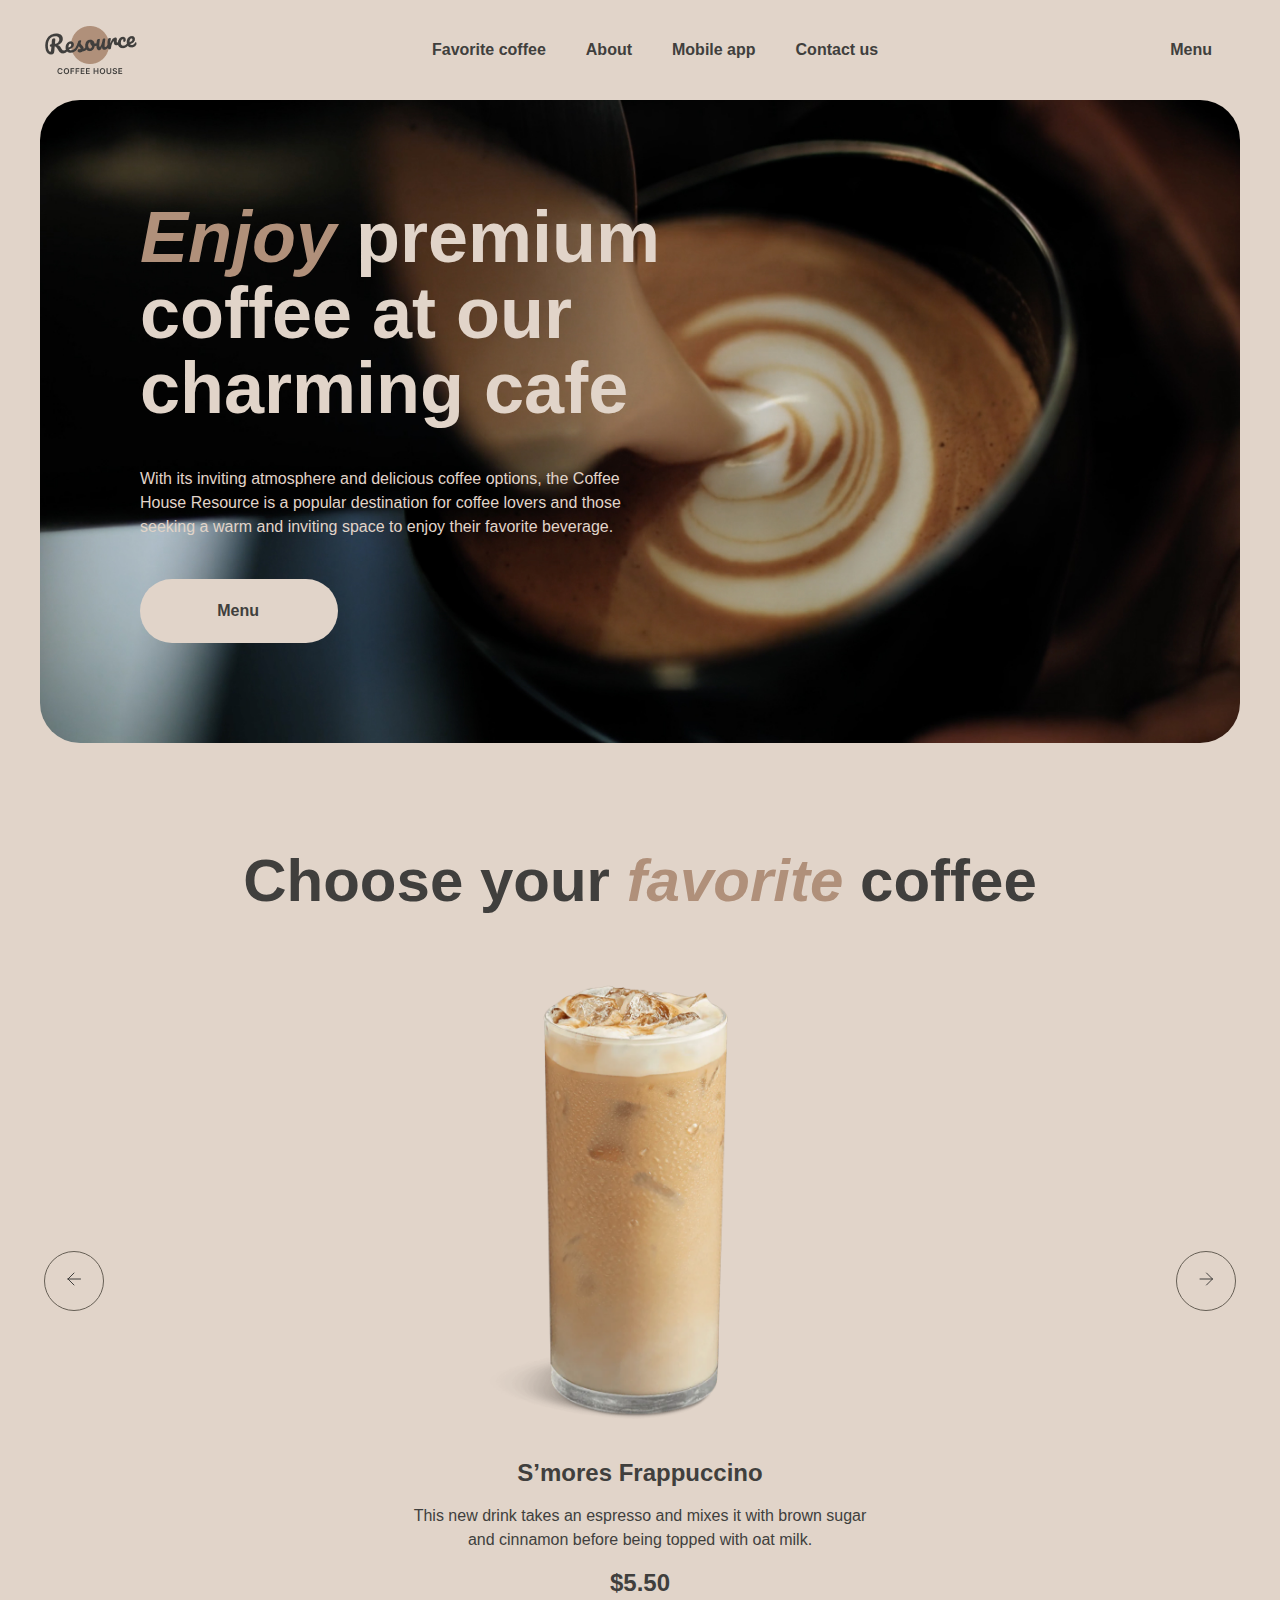
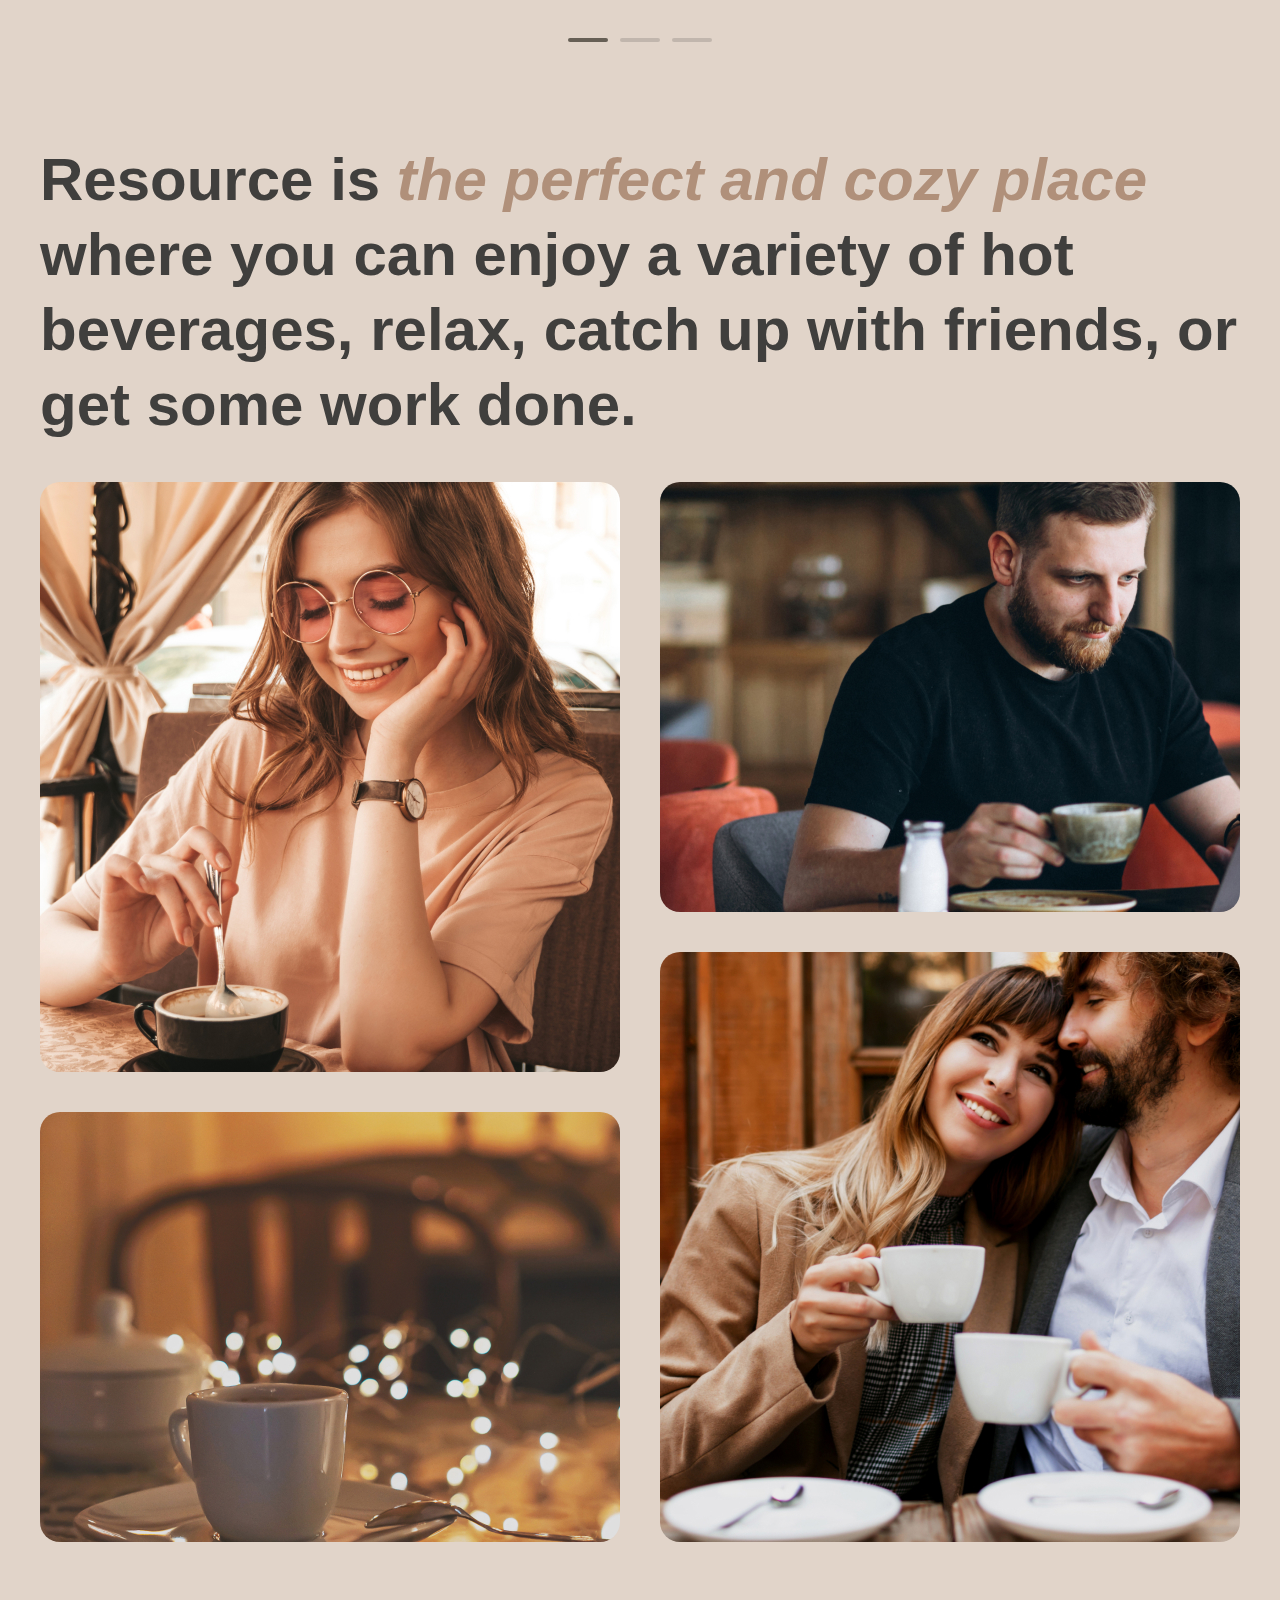
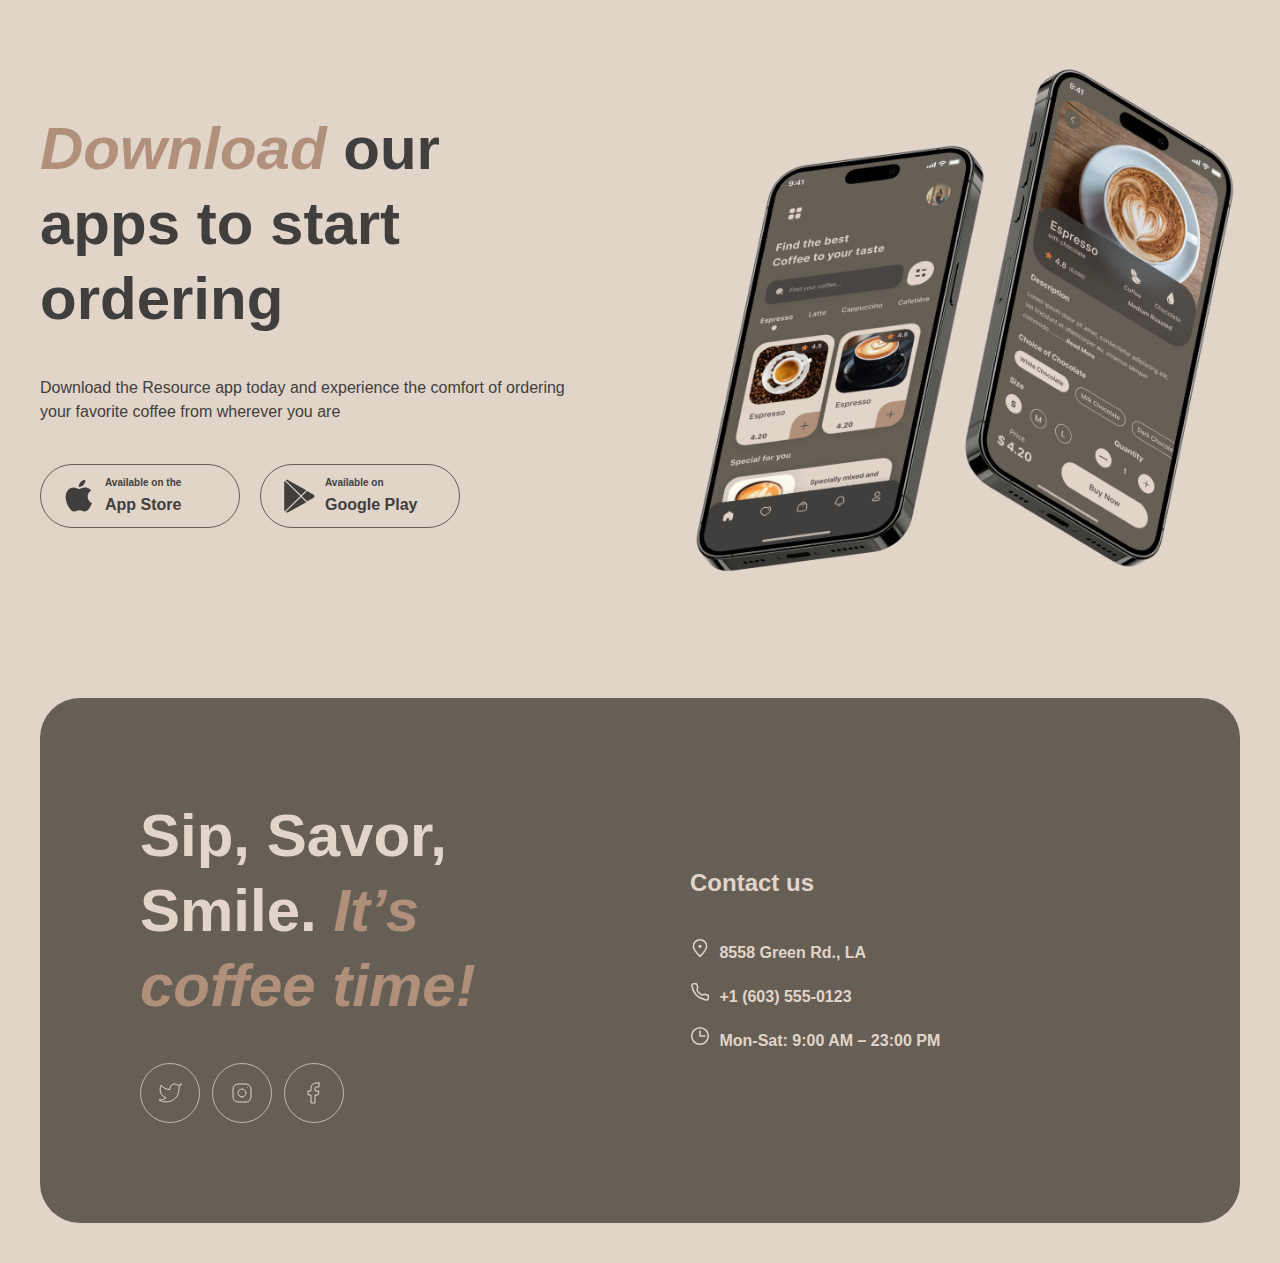
==== index.html @ e61383fb "Update index.html" ====
<!DOCTYPE html>
<html lang="en">
<head>
  <meta charset="UTF-8">
  <meta name="viewport" content="width=device-width, initial-scale=1.0">
  <link rel="stylesheet" href="./css/reset.css">
  <link rel="stylesheet" href="./css/style.css">
  <link rel="icon" type="favicon" href="./img/favicon.ico">
  <title>Coffee House</title>
</head>
<body>
 <div class="wrapper">
    <header class="header">
      <div class="header__container">
        <a class="header__logo" href="#!">
          <img src="./img/logo.png" alt="logo">
        </a>
      <div class="header__menu menu">
          <nav class="menu__body">
            <ul class="menu__list">
              <li class="menu__item"><a href="#favorite" class="menu__link">Favorite coffee</a></li>
              <li class="menu__item"><a href="#about" class="menu__link">About</a></li>
              <li class="menu__item"><a href="#mobile" class="menu__link">Mobile app</a></li>
              <li class="menu__item"><a href="#footer" class="menu__link">Contact us</a></li>
            </ul>
          </nav>
        </div>
        <a class="header__icon" href="./menu.html">Menu</a>
        <button class="header__button-icon icon-menu" type="button">
       <svg xmlns="http://www.w3.org/2000/svg"
            width="18"
            height="2"
            viewBox="0 0 18 2"
            fill="none">
            <path d="M1 1H17"
              stroke="#403F3D"
              stroke-width="1.5"
              stroke-linecap="round"
              stroke-linejoin="round"/>
          </svg>
          <svg xmlns="http://www.w3.org/2000/svg"
            width="18"
            height="2"
            viewBox="0 0 18 2"
            fill="none">
            <path d="M1 1H17"
              stroke="#403F3D"
              stroke-width="1.5"
              stroke-linecap="round"
              stroke-linejoin="round"/>
          </svg>
        </button>
      </div>
    </header>
    <main class="page">
      <section class="page__enjoy enjoy">
        <div class="enjoy__container">
          <div class="enjoy__body">
            <div class="enjoy__content">
              <h1 class="enjoy__title"><span>Enjoy</span> premium coffee at our charming cafe</h1>
              <div class="enjoy__text">With its inviting atmosphere and delicious coffee options, the Coffee House Resource is a popular destination for coffee lovers and those seeking a warm and inviting space to enjoy their favorite beverage.</div>
              <div class="enjoy__menu">
                <a class="enjoy__link" href="./menu.html">
                  <span>Menu</span>
                  <svg xmlns="http://www.w3.org/2000/svg"
                    width="20"
                    height="20"
                    viewBox="0 0 20 20"
                    fill="none">
                    <path d="M14.166 9.76667V11.6667C14.166 14.8883 11.5543 17.5 8.33268 17.5C5.11102 17.5 2.49935 14.8883 2.49935 11.6667V9.76667C2.49935 9.4353 2.76798 9.16667 3.09935 9.16667H13.566C13.8974 9.16667 14.166 9.4353 14.166 9.76667Z"
                      stroke="#403F3D"
                      stroke-width="1.5"
                      stroke-linecap="round"
                      stroke-linejoin="round"/>
                    <path d="M9.99935 7.49996C9.99935 6.66663 10.5946 5.83329 11.7851 5.83329V5.83329C13.1 5.83329 14.166 4.7673 14.166 3.45234V2.91663"
                      stroke="#403F3D"
                      stroke-width="1.5"
                      stroke-linecap="round"
                      stroke-linejoin="round"/>
                    <path d="M6.66732 7.5V7.08333C6.66732 5.70262 7.78661 4.58333 9.16732 4.58333V4.58333C10.0878 4.58333 10.834 3.83714 10.834 2.91667V2.5"
                      stroke="#403F3D"
                      stroke-width="1.5"
                      stroke-linecap="round"
                      stroke-linejoin="round"/>
                    <path d="M13.334 9.16663H15.4173C16.5679 9.16663 17.5007 10.0994 17.5007 11.25C17.5007 12.4006 16.5679 13.3333 15.4173 13.3333H14.1673"
                      stroke="#403F3D"
                      stroke-width="1.5"
                      stroke-linecap="round"
                      stroke-linejoin="round"/>
                  </svg>
                </a>
              </div>
            </div>
            <div class="enjoy__image-jpg">
              <img src="./img/img-hero.jpg" alt="Background photo">
            </div>
          </div>
        </div>
      </section>
      <section class="page__favorite favorite" id="favorite">
        <div class="favorite__container">
          <h2 class="favorite__title">Choose your <span>favorite</span> coffee
          </h2>
          <div class="favorite__slider slider">
            <div class="slider__wrapper">
              <div class="slider__items">
                <div class="slider__item content">
                  <div class="content__image-jpg">
                    <img src="img/coffee-slider-1.png" alt="Frappuccino photo">
                  </div>
                  <h3 class="content__title">S’mores Frappuccino
                  </h3>
                  <p class="content__text">This new drink takes an espresso and mixes it with brown sugar and cinnamon before being topped with oat milk.
                  </p>
                  <div class="content__price">$5.50</div>
                </div>
             <div class="slider__item content" hidden>
                  <div class="content__image-jpg">
                    <img src="img/coffee-slider-2.png" alt="Caramel Macchiato photo">
                  </div>
                  <h3 class="content__title">Caramel Macchiato
                  </h3>
                  <p class="content__text">Fragrant and unique classic espresso with rich caramel-peanut syrup, with cream under whipped thick foam.</p>
                  <div class="content__price">$5.00</div>
                </div>
                <div class="slider__item content" hidden>
                  <div class="content__image-jpg">
                    <img src="img/coffee-slider-3.png" alt="Slider Ice coffee photo">
                  </div>
                  <h3 class="content__title">Ice coffee
                  </h3>
                  <p class="content__text">A popular summer drink that tones and invigorates. Prepared from coffee, milk and ice.</p>
                  <div class="content__price">$4.50</div>
                </div>
              </div>
            </div>
            <div class="slider__navigation">
              <button class="slider__button-prev" type="button">
                <svg xmlns="http://www.w3.org/2000/svg" 
                  width="24"
                  height="24"
                  viewBox="0 0 24 24"
                  fill="none">
                  <path d="M18.5 12H6M6 12L12 6M6 12L12 18"
                  stroke-linecap="round"
                  stroke-linejoin="round"/>
                </svg>
              </button>
              <button class="slider__button-next" type="button">
                <svg xmlns="http://www.w3.org/2000/svg"
                  width="14"
                  height="14"
                  viewBox="0 0 14 14"
                  fill="none">
                  <path d="M1 7H13.5M13.5 7L7.5 1M13.5 7L7.5 13"
                  stroke-linecap="round"
                  stroke-linejoin="round"/>
                </svg>
              </button>
            </div>
            <div class="slider__pagination">
              <div class="slider__line slider__line_first"></div>
              <div class="slider__line slider__line_second"></div>
              <div class="slider__line slider__line_third"></div>
            </div>
          </div>
      </section>
      <section class="page__about about" id="about">
        <h2 class="visually-hidden">About</h2>
        <div class="about__container">
          <div class="about__text">Resource is <span>the perfect and cozy place</span> where you can enjoy a variety of hot beverages, relax, catch up with friends, or get some work done.</div>
          <div class="about__images image-about">
            <div class="image-about__line image-about__line_left">
              <div class="image-about__img image-about__img_first">
                <img src="img/about-1.jpg" alt="about-1">
              </div>
              <div class="image-about__img image-about__img_second">
                <img src="img/about-2.jpg" alt="about-2">
              </div>
            </div>
            <div class="image-about__line image-about__line_right">
              <div class="image-about__img image-about__img_third">
                <img src="img/about-3.jpg" alt="about-3">
              </div>
              <div class="image-about__img image-about__img_fourth">
                <img src="img/about-4.jpg" alt="about-4">
              </div>
            </div>
          </div>
        </div>
      </section>
      <section class="page__mobile mobile" id="mobile">
        <div class="mobile__container">
          <div class="mobile__body">
            <div class="mobile__content">
              <h2 class="mobile__title"><span>Download</span> our apps to start ordering</h2>
              <div class="mobile__text">Download the Resource app today and experience the comfort of ordering your favorite coffee from wherever you are</div>
              <div class="mobile__links">
                <a class="mobile__link mobile__link_app" href="#!">
                  <svg xmlns="http://www.w3.org/2000/svg"
                    width="36"
                    height="36"
                    viewBox="0 0 36 36"
                    fill="none">
                    <path d="M26.7073 18.6307C26.6704 14.6324 30.065 12.6872 30.2203 12.5966C28.2977 9.86366 25.3178 9.49026 24.2707 9.46048C21.7679 9.20369 19.3403 10.9206 18.0654 10.9206C16.765 10.9206 14.8017 9.48529 12.6858 9.52747C9.96293 9.56841 7.41566 11.1055 6.0186 13.4923C3.13542 18.359 5.28572 25.5108 8.04802 29.4446C9.42981 31.3712 11.0444 33.5223 13.1578 33.4466C15.2254 33.3635 15.9978 32.1614 18.4929 32.1614C20.9651 32.1614 21.6903 33.4466 23.8457 33.3983C26.0647 33.3635 27.4618 31.463 28.7952 29.519C30.392 27.3108 31.0333 25.1362 31.0588 25.0245C31.0066 25.0071 26.7493 23.4229 26.7073 18.6307Z" />
                    <path d="M22.6357 6.87268C23.7477 5.51675 24.5086 3.67205 24.2974 1.80005C22.6879 1.86952 20.675 2.88554 19.5159 4.21169C18.4903 5.38029 17.5742 7.29571 17.8109 9.097C19.6189 9.2285 21.4753 8.20752 22.6357 6.87268Z" />
                  </svg>
                  <span class="mobile__items">
                    <span class="mobile__top">Available on the</span>
                    <span class="mobile__bottom">App Store</span>
                  </span>
                </a>
                <a class="mobile__link mobile__link_google" href="#!">
                  <svg xmlns="http://www.w3.org/2000/svg"
                    width="36"
                    height="36"
                    viewBox="0 0 36 36"
                    fill="none">
                    <path d="M3.7558 3.20297C3.39335 3.57289 3.18359 4.14884 3.18359 4.89471V31.4994C3.18359 32.2453 3.39335 32.8212 3.7558 33.1911L3.84525 33.2723L19.1359 18.37V18.0181L3.84525 3.11575L3.7558 3.20297Z" />
                    <path d="M26.0776 23.34L20.9863 18.37V18.0181L26.0837 13.0482L26.1979 13.1128L32.2345 16.4617C33.9573 17.4121 33.9573 18.976 32.2345 19.9324L26.1979 23.2753L26.0776 23.34Z" />
                    <path d="M25.2733 24.2007L20.0617 19.1195L4.68164 34.1166C5.25384 34.7031 6.18695 34.7737 7.24807 34.1873L25.2733 24.2007Z" />
                    <path d="M25.2733 12.1876L7.24807 2.20103C6.18695 1.62058 5.25384 1.69125 4.68164 2.27772L20.0617 17.2688L25.2733 12.1876Z" />
                  </svg>
                  <span class="mobile__items">
                    <span class="mobile__top">Available on</span>
                    <span class="mobile__bottom">Google Play</span>
                  </span>
                </a>
              </div>
            </div>
            <div class="mobile__image-jpg">
              <img src="img/mobile-screens.png" alt="Mobile apps">
            </div>
          </div>
        </div>
      </section>
    </main>
    <footer class="footer" id="footer">
      <div class="footer__container">
        <div class="footer__body">
          <div class="footer__content">
            <div class="footer__text">Sip, Savor, Smile. <span>It’s coffee time!</span>
            </div>
            <div class="footer__icons icons-socials">
              <ul class="icons-socials__items">
                <li class="icons-socials__item">
                  <a class="icons-socials__link" href="#!">
                    <svg xmlns="http://www.w3.org/2000/svg"
                      width="24"
                      height="24"
                      viewBox="0 0 24 24"
                      fill="none">
                      <path d="M23 3.01006C23 3.01006 20.9821 4.20217 19.86 4.54006C19.2577 3.84757 18.4573 3.35675 17.567 3.13398C16.6767 2.91122 15.7395 2.96725 14.8821 3.29451C14.0247 3.62177 13.2884 4.20446 12.773 4.96377C12.2575 5.72309 11.9877 6.62239 12 7.54006V8.54006C10.2426 8.58562 8.50127 8.19587 6.93101 7.4055C5.36074 6.61513 4.01032 5.44869 3 4.01006C3 4.01006 -1 13.0101 8 17.0101C5.94053 18.408 3.48716 19.109 1 19.0101C10 24.0101 21 19.0101 21 7.51006C20.9991 7.23151 20.9723 6.95365 20.92 6.68006C21.9406 5.67355 23 3.01006 23 3.01006Z"
                        stroke-linecap="round"
                        stroke-linejoin="round"/>
                    </svg>
                  </a>
                </li>
                <li class="icons-socials__item">
                  <a class="icons-socials__link" href="#!">
                    <svg xmlns="http://www.w3.org/2000/svg"
                      width="24"
                      height="24"
                      viewBox="0 0 24 24"
                      fill="none">
                      <path d="M12 16C14.2091 16 16 14.2091 16 12C16 9.79086 14.2091 8 12 8C9.79086 8 8 9.79086 8 12C8 14.2091 9.79086 16 12 16Z"
                        stroke-linecap="round"
                        stroke-linejoin="round"/>
                      <path d="M3 16V8C3 5.23858 5.23858 3 8 3H16C18.7614 3 21 5.23858 21 8V16C21 18.7614 18.7614 21 16 21H8C5.23858 21 3 18.7614 3 16Z" />
                      <path d="M17.5 6.51L17.51 6.49889"
                        stroke-linecap="round"
                        stroke-linejoin="round"/>
                    </svg>
                  </a>
                </li>
                <li class="icons-socials__item">
                  <a class="icons-socials__link" href="#!">
                    <svg xmlns="http://www.w3.org/2000/svg"
                      width="24"
                      height="24"
                      viewBox="0 0 24 24"
                      fill="none">
                      <path d="M17 2H14C12.6739 2 11.4021 2.52678 10.4645 3.46447C9.52678 4.40215 9 5.67392 9 7V10H6V14H9V22H13V14H16L17 10H13V7C13 6.73478 13.1054 6.48043 13.2929 6.29289C13.4804 6.10536 13.7348 6 14 6H17V2Z"
                        stroke-linecap="round"
                        stroke-linejoin="round"/>
                    </svg>
                  </a>
                </li>
              </ul>
            </div>
          </div>
          <div class="footer__contacts contact-footer">
            <div class="contact-footer__text">Contact us</div>
            <ul class="contact-footer__items">
              <li class="contact-footer__item">
                <a class="contact-footer__link" href="https://maps.app.goo.gl/W47cRvWpd7oBmrXb9" target="_blank">
                  <svg xmlns="http://www.w3.org/2000/svg" width="20" height="20" viewBox="0 0 20 20" fill="none">
                    <path d="M16.6663 8.33329C16.6663 12.0152 9.99967 18.3333 9.99967 18.3333C9.99967 18.3333 3.33301 12.0152 3.33301 8.33329C3.33301 4.65139 6.31778 1.66663 9.99967 1.66663C13.6816 1.66663 16.6663 4.65139 16.6663 8.33329Z" stroke="#E1D4C9" stroke-width="1.5" />
                    <path d="M10.0003 9.16667C10.4606 9.16667 10.8337 8.79357 10.8337 8.33333C10.8337 7.8731 10.4606 7.5 10.0003 7.5C9.54009 7.5 9.16699 7.8731 9.16699 8.33333C9.16699 8.79357 9.54009 9.16667 10.0003 9.16667Z" fill="#E1D4C9" stroke="#E1D4C9" stroke-width="1.5" stroke-linecap="round" stroke-linejoin="round" />
                  </svg>
                  8558 Green Rd., LA
                </a>
              </li>
              <li class="contact-footer__item">
                <a class="contact-footer__link" href="tel:+16035550123">
                  <svg xmlns="http://www.w3.org/2000/svg"
                    width="20"
                    height="20"
                    viewBox="0 0 20 20"
                    fill="none">
                    <path d="M15.0984 12.2516L11.6665 12.9166C9.34845 11.7531 7.91654 10.4166 7.08321 8.33329L7.72483 4.89154L6.51197 1.66663L3.72946 1.66663C2.60191 1.66663 1.71466 2.59958 1.90108 3.71161C2.29888 6.08454 3.37231 10.0391 6.24987 12.9166C9.27338 15.9401 13.5661 17.3318 16.1378 17.9288C17.299 18.1983 18.3332 17.2908 18.3332 16.0988L18.3332 13.4843L15.0984 12.2516Z" stroke="#E1D4C9"
                      stroke-width="1.5"
                      stroke-linecap="round"
                      stroke-linejoin="round"/>
                  </svg>
                  +1 (603) 555-0123
                </a>
              </li>
              <li class="contact-footer__item">
                <div class="contact-footer__schedule">
                  <svg xmlns="http://www.w3.org/2000/svg"
                    width="20"
                    height="20"
                    viewBox="0 0 20 20"
                    fill="none">
                    <g clip-path="url(#clip0_217_1736)">
                      <path d="M10 5L10 10L15 10"
                        stroke="#E1D4C9"
                        stroke-width="1.5"
                        stroke-linecap="round"
                        stroke-linejoin="round"/>
                      <path d="M10.0003 18.3333C14.6027 18.3333 18.3337 14.6023 18.3337 9.99996C18.3337 5.39759 14.6027 1.66663 10.0003 1.66663C5.39795 1.66663 1.66699 5.39759 1.66699 9.99996C1.66699 14.6023 5.39795 18.3333 10.0003 18.3333Z"
                        stroke="#E1D4C9"
                        stroke-width="1.5"
                        stroke-linecap="round"
                        stroke-linejoin="round"/>
                    </g>
                    <defs>
                      <clipPath id="clip0_217_1736">
                        <rect width="20"
                          height="20"
                          fill="white" />
                      </clipPath>
                    </defs>
                  </svg>
                  Mon-Sat: 9:00 AM – 23:00 PM
                </div>
              </li>
            </ul>
          </div>
        </div>
      </div>
    </footer>
  </div>
</body>
</html>
---- css/style.css ----
/* inter-regular - latin */
@font-face {
    font-display: swap; /* Check https://developer.mozilla.org/en-US/docs/Web/CSS/@font-face/font-display for other options. */
    font-family: 'Inter';
    font-style: normal;
    font-weight: 400;
    src: url('../fonts/inter-v13-latin-regular.woff2') format('woff2'); /* Chrome 36+, Opera 23+, Firefox 39+, Safari 12+, iOS 10+ */
  }
  /* inter-500 - latin */
  @font-face {
    font-display: swap; /* Check https://developer.mozilla.org/en-US/docs/Web/CSS/@font-face/font-display for other options. */
    font-family: 'Inter';
    font-style: normal;
    font-weight: 500;
    src: url('../fonts/inter-v13-latin-500.woff2') format('woff2'); /* Chrome 36+, Opera 23+, Firefox 39+, Safari 12+, iOS 10+ */
  }
  /* inter-900 - latin */
  @font-face {
    font-display: swap; /* Check https://developer.mozilla.org/en-US/docs/Web/CSS/@font-face/font-display for other options. */
    font-family: 'Inter';
    font-style: normal;
    font-weight: 900;
    src: url('../fonts/inter-v13-latin-900.woff2') format('woff2'); /* Chrome 36+, Opera 23+, Firefox 39+, Safari 12+, iOS 10+ */
  }

/* Обнуление стилей */
* {
  padding: 0px;
  margin: 0px;
  border: 0px;
}

*,
*:before,
*:after {
  -webkit-box-sizing: border-box;
          box-sizing: border-box;
}

ul li {
  list-style: none;
}

a {
  color: inherit;
}

a:link,
a:visited {
  text-decoration: none;
}

a:hover {
  text-decoration: none;
}

h1,
h2,
h3,
h4,
h5,
h6 {
  font-weight: inherit;
  font-size: inherit;
}

img {
  vertical-align: top;
}

body,
html {
  height: 100%;
}

input,
button,
textarea {
  font-family: "Inter", sans-serif;
  font-size: inherit;
}

button {
  cursor: pointer;
  color: inherit;
  background-color: inherit;
}

a {
  color: inherit;
}

body {
  font: 600 16px "Inter", sans-serif;
  color: #403F3D;
  background-color: #E1D4C9;
}

html {
  scroll-behavior: smooth;
}

.wrapper {
  min-height: 100%;
  display: -webkit-box;
  display: -ms-flexbox;
  display: flex;
  -webkit-box-orient: vertical;
  -webkit-box-direction: normal;
      -ms-flex-direction: column;
          flex-direction: column;
}
.wrapper > main {
  -webkit-box-flex: 1;
      -ms-flex: 1 1 auto;
          flex: 1 1 auto;
}
.wrapper > * {
  min-width: 0;
}

[class*=__container] {
  max-width: 1440px;
  margin: 0 auto;
  padding: 0 40px;
}
@media (max-width: 768px) {
  [class*=__container] {
    max-width: 768px;
  }
}
@media (max-width: 380px) {
  [class*=__container] {
    max-width: 380px;
    margin: 0 auto;
    padding: 0 16px;
  }
}

[class*=-jpg] {
  position: relative;
}
[class*=-jpg] img {
  position: absolute;
  width: 100%;
  height: 100%;
  top: 0;
  left: 0;
  -o-object-fit: cover;
     object-fit: cover;
}

.header__container {
  display: -webkit-box;
  display: -ms-flexbox;
  display: flex;
  -webkit-box-pack: justify;
      -ms-flex-pack: justify;
          justify-content: space-between;
  -webkit-box-align: center;
      -ms-flex-align: center;
          align-items: center;
  min-height: 60px;
  padding-top: 20px;
  padding-bottom: 20px;
}
.header__icon {
  position: relative;
  padding-right: 28px;
}
.header__icon::after {
  content: "";
  position: absolute;
  top: -2px;
  right: 0;
  width: 20px;
  height: 20px;
  background-image: url("img/img-hero.jpg");
}
.header__icon::before {
  content: "";
  position: absolute;
  bottom: -4px;
  left: 0;
  width: 100%;
  height: 2px;
  background-color: #403F3D;
  -webkit-transform: scaleX(0);
      -ms-transform: scaleX(0);
          transform: scaleX(0);
  -webkit-transition: -webkit-transform 0.5s ease;
  transition: -webkit-transform 0.5s ease;
  transition: transform 0.5s ease;
  transition: transform 0.5s ease, -webkit-transform 0.5s ease;
}
@media (any-hover: hover) {
  .header__icon:hover::before {
    -webkit-transform: scaleX(1);
        -ms-transform: scaleX(1);
            transform: scaleX(1);
  }
}
@media (max-width: 768px) {
  .header__icon {
    display: none;
  }
}

.menu__body {
  line-height: 150%;
}
@media (max-width: 768px) {
  .menu__body {
    display: none;
  }
}
.menu__list {
  display: -webkit-box;
  display: -ms-flexbox;
  display: flex;
  -ms-flex-wrap: wrap;
      flex-wrap: wrap;
  gap: 40px;
  -webkit-box-align: center;
      -ms-flex-align: center;
          align-items: center;
  text-align: center;
}
@media (max-width: 991.98px) {
  .menu__list {
    gap: 25px;
  }
}
.menu__link {
  position: relative;
}
.menu__link::before {
  content: "";
  position: absolute;
  bottom: -4px;
  left: 0;
  width: 100%;
  height: 2px;
  background-color: #403F3D;
  -webkit-transform: scaleX(0);
      -ms-transform: scaleX(0);
          transform: scaleX(0);
  -webkit-transition: -webkit-transform 0.5s ease;
  transition: -webkit-transform 0.5s ease;
  transition: transform 0.5s ease;
  transition: transform 0.5s ease, -webkit-transform 0.5s ease;
}
@media (any-hover: hover) {
  .menu__link:hover::before {
    -webkit-transform: scaleX(1);
        -ms-transform: scaleX(1);
            transform: scaleX(1);
  }
}

.icon-menu {
  display: none;
}
@media (max-width: 768px) {
  .icon-menu {
    display: -webkit-box;
    display: -ms-flexbox;
    display: flex;
    -webkit-box-orient: vertical;
    -webkit-box-direction: normal;
        -ms-flex-direction: column;
            flex-direction: column;
    -webkit-box-pack: center;
        -ms-flex-pack: center;
            justify-content: center;
    -webkit-box-align: center;
        -ms-flex-align: center;
            align-items: center;
    gap: 8px;
    width: 44px;
    height: 44px;
    border-radius: 100px;
    border: 1px solid var(--border-dark, #665F55);
  }
}

.enjoy__body {
  position: relative;
}
.enjoy__content {
  position: relative;
  z-index: 1;
  max-width: 630px;
  padding: 100px 0 100px 100px;
}
@media (max-width: 768px) {
  .enjoy__content {
    max-width: 590px;
    width: 100%;
    padding-left: 60px;
  }
}
@media (max-width: 575.98px) {
  .enjoy__content {
    padding: 60px 5px 60px 16px;
  }
}
.enjoy__title {
  font-size: 72px;
  line-height: 105%;
  color: #E1D4C9;
}
.enjoy__title span {
  font-style: italic;
  color: #B0907A;
}
.enjoy__title:not(:last-child) {
  margin-bottom: 40px;
}
@media (max-width: 670px) {
  .enjoy__title {
    font-size: clamp(2.625rem, 1.315rem + 5.52vw, 3.625rem);
  }
}
@media (max-width: 380px) {
  .enjoy__title {
    font-size: 42px;
    line-height: 115%;
  }
}
@media (max-width: 360px) {
  .enjoy__title {
    font-size: clamp(2.25rem, 0.25rem + 10vw, 2.625rem);
  }
}
.enjoy__text {
  font-weight: 400;
  line-height: 150%;
  color: #E1D4C9;
}
.enjoy__text:not(:last-child) {
  margin-bottom: 40px;
}
@media (max-width: 380px) {
  .enjoy__text {
    max-width: 316px;
    width: 100%;
  }
}
.enjoy__menu {
  display: -webkit-inline-box;
  display: -ms-inline-flexbox;
  display: inline-flex;
  -webkit-box-pack: start;
      -ms-flex-pack: start;
          justify-content: flex-start;
  -webkit-box-align: start;
      -ms-flex-align: start;
          align-items: flex-start;
}
@media (any-hover: hover) {
  .enjoy__menu:hover span {
    -webkit-transition: -webkit-transform 0.5s ease;
    transition: -webkit-transform 0.5s ease;
    transition: transform 0.5s ease;
    transition: transform 0.5s ease, -webkit-transform 0.5s ease;
    -webkit-transform: translateX(-20%);
        -ms-transform: translateX(-20%);
            transform: translateX(-20%);
  }
  .enjoy__menu:hover svg {
    -webkit-transition: opacity 0.5s ease;
    transition: opacity 0.5s ease;
    opacity: 1;
  }
}
.enjoy__link {
  display: -webkit-box;
  display: -ms-flexbox;
  display: flex;
  -webkit-box-align: start;
      -ms-flex-align: start;
          align-items: flex-start;
  color: #403F3D;
  line-height: 150%;
  padding: 20px 68px;
  background-color: #E1D4C9;
  border-radius: 100px;
  text-align: center;
  -webkit-transition: all 0.3s ease;
  transition: all 0.3s ease;
  position: relative;
  -webkit-user-select: none;
     -moz-user-select: none;
      -ms-user-select: none;
          user-select: none;
}
@media (max-width: 768px) {
  .enjoy__link {
    gap: 17px;
    padding: 20px 65px 20px 55px;
  }
}
.enjoy__link span {
  -webkit-transition: -webkit-transform 0.5s ease;
  transition: -webkit-transform 0.5s ease;
  transition: transform 0.5s ease;
  transition: transform 0.5s ease 0s, -webkit-transform 0.5s ease;
  -webkit-transform: translateX(22%);
      -ms-transform: translateX(22%);
          transform: translateX(22%);
}
.enjoy__link svg {
  -webkit-transition: opacity 0.5s ease;
  transition: opacity 0.5s ease;
  opacity: 0;
}
@media (max-width: 768px) {
  .enjoy__link svg {
    opacity: 1;
    -webkit-transform: translateX(0%);
        -ms-transform: translateX(0%);
            transform: translateX(0%);
  }
}
.enjoy__image-jpg {
  position: absolute;
  top: 0;
  left: 0;
  width: 100%;
  height: 100%;
}
.enjoy__image-jpg img {
  border-radius: 40px;
}

.favorite__container {
  padding-top: 100px;
  padding-bottom: 50px;
}
.favorite__title {
  font-size: 60px;
  line-height: 125%;
  text-align: center;
}
.favorite__title span {
  font-style: italic;
  color: #B0907A;
}
.favorite__title:not(:last-child) {
  margin-bottom: 40px;
}
@media (max-width: 575.98px) {
  .favorite__title {
    font-size: clamp(2rem, -2.847rem + 20.41vw, 4.5rem);
  }
}
@media (max-width: 380px) {
  .favorite__title {
    font-size: 32px;
    line-height: 125%;
  }
}
.slider {
  position: relative;
}
.slider__wrapper:not(:last-child) {
  margin-bottom: 40px;
}
.slider__item {
  max-width: 480px;
  margin: 0 auto;
  text-align: center;
}
.slider__navigation:not(:last-child) {
  margin-bottom: 40px;
}
@media (max-width: 479.98px) {
  .slider__navigation {
    display: none;
  }
}
.slider__button-prev {
  position: absolute;
  top: 42.8%;
  left: 0.3%;
  border-radius: 100px;
  border: 1px solid #665F55;
  width: 60px;
  height: 60px;
  -webkit-transition: all 0.4s ease 0s;
  transition: all 0.4s ease 0s;
}
.slider__button-prev svg {
  stroke: #403F3D;
  -webkit-transition: all 0.4s ease 0s;
  transition: all 0.4s ease 0s;
}
@media (any-hover: hover) {
  .slider__button-prev:hover {
    background-color: #665F55;
  }
  .slider__button-prev:hover svg {
    stroke: #E1D4C9;
  }
}
.slider__button-next {
  position: absolute;
  top: 42.8%;
  right: 0.3%;
  border-radius: 100px;
  border: 1px solid #665F55;
  width: 60px;
  height: 60px;
  -webkit-transition: all 0.4s ease 0s;
  transition: all 0.4s ease 0s;
}
.slider__button-next svg {
  stroke: #403F3D;
  -webkit-transition: all 0.4s ease 0s;
  transition: all 0.4s ease 0s;
}
@media (any-hover: hover) {
  .slider__button-next:hover {
    background-color: #665F55;
  }
  .slider__button-next:hover svg {
    stroke: #E1D4C9;
  }
}
.slider__pagination {
  display: -webkit-box;
  display: -ms-flexbox;
  display: flex;
  -webkit-column-gap: 12px;
     -moz-column-gap: 12px;
          column-gap: 12px;
  -webkit-box-pack: center;
      -ms-flex-pack: center;
          justify-content: center;
}
.slider__line {
  border-radius: 100px;
  width: 40px;
  height: 4px;
  background-color: #C1B6AD;
}
.slider__line_first {
  background-color: #665F55;
}
.content__image-jpg {
  padding-bottom: 100%;
}
.content__image-jpg:not(:last-child) {
  margin-bottom: 20px;
}
.content__title {
  font-size: 24px;
  line-height: 125%;
}
.content__title:not(:last-child) {
  margin-bottom: 16px;
}
.content__text {
  font-weight: 400;
  line-height: 150%;
}
.content__text:not(:last-child) {
  margin-bottom: 16px;
}
.content__price {
  font-size: 24px;
  line-height: 125%;
}

.visually-hidden:not(:focus):not(:active) {
  position: absolute;
  width: 1px;
  height: 1px;
  margin: -1px;
  border: 0;
  padding: 0;
  white-space: nowrap;
  -webkit-clip-path: inset(100%);
          clip-path: inset(100%);
  clip: rect(0 0 0 0);
  overflow: hidden;
}

.about__container {
  padding-bottom: 50px;
  padding-top: 50px;
}
.about__text {
  font-size: 60px;
  line-height: 125%;
}
.about__text:not(:last-child) {
  margin-bottom: 40px;
}
.about__text span {
  font-style: italic;
  color: #B0907A;
}
@media (max-width: 760px) {
  .about__text {
    font-size: clamp(2rem, -0.5rem + 10.53vw, 4.5rem);
  }
}
@media (max-width: 380px) {
  .about__text {
    font-size: 32px;
    line-height: 125%;
  }
}
.about__images {
  display: grid;
  grid-template-columns: repeat(2, minmax(0, 1fr));
  gap: 40px;
}
@media (max-width: 1200px) {
  .about__images {
    grid-template-columns: repeat(1, minmax(0, 1fr));
    -webkit-box-pack: center;
        -ms-flex-pack: center;
            justify-content: center;
  }
}

.image-about__line {
  display: grid;
  grid-template-rows: auto auto;
  gap: 40px;
}
@media (max-width: 1200px) {
  .image-about__line {
    -webkit-box-pack: center;
        -ms-flex-pack: center;
            justify-content: center;
  }
}
.image-about__img {
  overflow: hidden;
  border-radius: 20px;
  display: -webkit-box;
  display: -ms-flexbox;
  display: flex;
  -webkit-box-pack: center;
      -ms-flex-pack: center;
          justify-content: center;
  -webkit-box-align: center;
      -ms-flex-align: center;
          align-items: center;
  max-width: 660px;
  width: 100%;
}
.image-about__img img {
  -webkit-transition: all 0.3s ease 0s;
  transition: all 0.3s ease 0s;
}
@media (any-hover: hover) {
  .image-about__img img:hover {
    -webkit-transform: scale(0.91);
        -ms-transform: scale(0.91);
            transform: scale(0.91);
  }
}
@media (max-width: 1200px) {
  .image-about__img {
    max-width: 688px;
    width: 100%;
  }
}
.image-about__img_first {
  grid-row: span 2;
  max-height: 590px;
}
.image-about__img_second {
  grid-row: span 1;
  max-height: 430px;
}
@media (max-width: 768px) {
  .image-about__img_second {
    display: none;
  }
}
.image-about__img_third {
  grid-row: span 1;
  max-height: 430px;
}
@media (max-width: 768px) {
  .image-about__img_third {
    display: none;
  }
}
.image-about__img_fourth {
  grid-row: span 2;
  max-height: 590px;
}

.mobile__container {
  padding-top: 50px;
  padding-bottom: 50px;
}
.mobile__body {
  display: -webkit-box;
  display: -ms-flexbox;
  display: flex;
  gap: 100px;
  -webkit-box-pack: center;
      -ms-flex-pack: center;
          justify-content: center;
  -webkit-box-align: center;
      -ms-flex-align: center;
          align-items: center;
}
@media (max-width: 1200px) {
  .mobile__body {
    -webkit-box-orient: vertical;
    -webkit-box-direction: normal;
        -ms-flex-direction: column;
            flex-direction: column;
  }
}
@media (max-width: 575.98px) {
  .mobile__body {
    gap: 40px;
  }
}
.mobile__content {
  -webkit-box-flex: 0;
      -ms-flex: 0 1 50%;
          flex: 0 1 50%;
}
.mobile__title {
  font-size: 60px;
  line-height: 125%;
}
.mobile__title:not(:last-child) {
  margin-bottom: 40px;
}
.mobile__title span {
  font-style: italic;
  color: #B0907A;
}
@media (max-width: 575.98px) {
  .mobile__title {
    font-size: clamp(2rem, -2.847rem + 20.41vw, 4.5rem);
  }
}
@media (max-width: 380px) {
  .mobile__title {
    font-size: 32px;
    line-height: 125%;
  }
}
.mobile__text {
  font-weight: 400;
  line-height: 150%;
}
.mobile__text:not(:last-child) {
  margin-bottom: 40px;
}
.mobile__links {
  display: -webkit-box;
  display: -ms-flexbox;
  display: flex;
  gap: 20px;
}
@media (max-width: 575.98px) {
  .mobile__links {
    -webkit-box-orient: vertical;
    -webkit-box-direction: normal;
        -ms-flex-direction: column;
            flex-direction: column;
  }
}
.mobile__link {
  display: -webkit-box;
  display: -ms-flexbox;
  display: flex;
  -webkit-box-align: center;
      -ms-flex-align: center;
          align-items: center;
  padding: 12px 20px;
  border-radius: 100px;
  border: 1px solid #665F55;
  max-width: 200px;
  max-height: 64px;
  width: 100%;
  -webkit-transition: all 0.4s ease;
  transition: all 0.4s ease;
}
.mobile__link svg {
  margin-right: 8px;
  fill: #403F3D;
  -webkit-transition: all 0.4s ease;
  transition: all 0.4s ease;
}
@media (any-hover: hover) {
  .mobile__link:hover {
    background-color: #665F55;
    color: #E1D4C9;
  }
  .mobile__link:hover svg {
    fill: #E1D4C9;
  }
}
.mobile__items {
  display: -webkit-box;
  display: -ms-flexbox;
  display: flex;
  -webkit-box-orient: vertical;
  -webkit-box-direction: normal;
      -ms-flex-direction: column;
          flex-direction: column;
  gap: 2.5px;
}
.mobile__top {
  font-size: 10px;
  line-height: 140%;
}
.mobile__bottom {
  line-height: 150%;
}
.mobile__image-jpg {
  -webkit-box-flex: 0;
      -ms-flex: 0 1 50%;
          flex: 0 1 50%;
  padding-bottom: 46.33%;
}
@media (max-width: 1200px) {
  .mobile__image-jpg {
    width: 56.3%;
    padding-bottom: 56.3%;
  }
}
@media (max-width: 991.98px) {
  .mobile__image-jpg {
    width: 69.2%;
    padding-bottom: 69.2%;
  }
}
@media (max-width: 768px) {
  .mobile__image-jpg {
    width: 91.6%;
    padding-bottom: 91.6%;
  }
}
@media (max-width: 380px) {
  .mobile__image-jpg {
    width: 100%;
    padding-bottom: 100%;
  }
}

.footer__container {
  padding-top: 50px;
  padding-bottom: 40px;
}
.footer__body {
  display: -webkit-box;
  display: -ms-flexbox;
  display: flex;
  -webkit-box-align: center;
      -ms-flex-align: center;
          align-items: center;
  gap: 100px;
  border-radius: 40px;
  background-color: #665F55;
  padding: 100px;
}
@media (max-width: 1200px) {
  .footer__body {
    -webkit-box-orient: vertical;
    -webkit-box-direction: normal;
        -ms-flex-direction: column;
            flex-direction: column;
    -webkit-box-align: start;
        -ms-flex-align: start;
            align-items: flex-start;
    padding: 100px 60px;
  }
}
@media (max-width: 575.98px) {
  .footer__body {
    gap: 40px;
    padding: 60px 16px;
  }
}
.footer__content {
  -webkit-box-flex: 0;
      -ms-flex: 0 1 50%;
          flex: 0 1 50%;
}
.footer__text {
  font-size: 60px;
  line-height: 125%;
  color: #E1D4C9;
}
.footer__text:not(:last-child) {
  margin-bottom: 40px;
}
.footer__text span {
  font-style: italic;
  color: #B0907A;
}
@media (max-width: 575.98px) {
  .footer__text {
    font-size: clamp(2rem, -2.847rem + 20.41vw, 4.5rem);
  }
}
@media (max-width: 380px) {
  .footer__text {
    font-size: 32px;
    line-height: 125%;
  }
}
.footer__contacts {
  -webkit-box-flex: 0;
      -ms-flex: 0 1 50%;
          flex: 0 1 50%;
}

.icons-socials__items {
  display: -webkit-box;
  display: -ms-flexbox;
  display: flex;
  gap: 12px;
}
.icons-socials__link {
  display: -webkit-box;
  display: -ms-flexbox;
  display: flex;
  -webkit-box-pack: center;
      -ms-flex-pack: center;
          justify-content: center;
  -webkit-box-align: center;
      -ms-flex-align: center;
          align-items: center;
  border-radius: 100px;
  border: 1px solid #C1B6AD;
  width: 60px;
  height: 60px;
  -webkit-transition: all 0.4s ease;
  transition: all 0.4s ease;
}
.icons-socials__link svg {
  stroke: #E1D4C9;
  -webkit-transition: all 0.4s ease;
  transition: all 0.4s ease;
}
@media (any-hover: hover) {
  .icons-socials__link:hover {
    background-color: #E1D4C9;
  }
  .icons-socials__link:hover svg {
    stroke: #403F3D;
  }
}

.contact-footer {
  color: #E1D4C9;
}
.contact-footer__text {
  font-size: 24px;
  line-height: 125%;
}
.contact-footer__text:not(:last-child) {
  margin-bottom: 40px;
}
.contact-footer__items {
  display: -webkit-box;
  display: -ms-flexbox;
  display: flex;
  -webkit-box-orient: vertical;
  -webkit-box-direction: normal;
      -ms-flex-direction: column;
          flex-direction: column;
  gap: 17px;
}
@media (max-width: 768px) {
  .contact-footer__items {
    gap: 19px;
  }
}
@media (max-width: 575.98px) {
  .contact-footer__items {
    gap: 17px;
  }
}
.contact-footer__item svg {
  margin-right: 5px;
}
.contact-footer__link {
  position: relative;
  line-height: 150%;
}
.contact-footer__link::before {
  content: "";
  position: absolute;
  bottom: -4px;
  left: 0;
  width: 100%;
  height: 2px;
  background-color: #E1D4C9;
  -webkit-transform: scaleX(0);
      -ms-transform: scaleX(0);
          transform: scaleX(0);
  -webkit-transition: -webkit-transform 0.5s ease;
  transition: -webkit-transform 0.5s ease;
  transition: transform 0.5s ease;
  transition: transform 0.5s ease, -webkit-transform 0.5s ease;
}
@media (any-hover: hover) {
  .contact-footer__link:hover::before {
    -webkit-transform: scaleX(1);
        -ms-transform: scaleX(1);
            transform: scaleX(1);
  }
}
.contact-footer__schedule {
  line-height: 150%;
}

.menu__container {
  padding-bottom: 60px;
  display: -webkit-box;
  display: -ms-flexbox;
  display: flex;
  -webkit-box-orient: vertical;
  -webkit-box-direction: normal;
      -ms-flex-direction: column;
          flex-direction: column;
  -webkit-box-align: center;
      -ms-flex-align: center;
          align-items: center;
}
@media (max-width: 768px) {
  .menu__container {
    padding-bottom: 100px;
  }
}
.menu__text {
  max-width: 800px;
  margin: 0 auto;
  font-size: 60px;
  line-height: 125%;
  text-align: center;
}
.menu__text:not(:last-child) {
  margin-bottom: 40px;
}
.menu__text span {
  font-style: italic;
  color: #B0907A;
}
@media (max-width: 575.98px) {
  .menu__text {
    font-size: clamp(2rem, -2.847rem + 20.41vw, 4.5rem);
  }
}
@media (max-width: 380px) {
  .menu__text {
    font-size: 32px;
    line-height: 125%;
  }
}
.menu__tabs:not(:last-child) {
  margin-bottom: 40px;
}
.menu__load {
  display: none;
}
@media (max-width: 768px) {
  .menu__load {
    display: block;
  }
}
.menu__loader {
  border-radius: 100px;
  border: 1px solid #665F55;
  width: 60px;
  height: 60px;
}
@media (any-hover: hover) {
  .menu__loader:hover {
    background-color: #665F55;
  }
}

.tabs-menu__nav {
  display: -webkit-box;
  display: -ms-flexbox;
  display: flex;
  -webkit-box-pack: center;
      -ms-flex-pack: center;
          justify-content: center;
  -webkit-box-align: center;
      -ms-flex-align: center;
          align-items: center;
  gap: 16px;
}
.tabs-menu__nav:not(:last-child) {
  margin-bottom: 40px;
}
@media (max-width: 380px) {
  .tabs-menu__nav {
    gap: 8px;
  }
}
@media (max-width: 370px) {
  .tabs-menu__nav {
    -webkit-box-orient: vertical;
    -webkit-box-direction: normal;
        -ms-flex-direction: column;
            flex-direction: column;
    gap: 40px;
  }
}
.tabs-menu__button {
  display: -webkit-box;
  display: -ms-flexbox;
  display: flex;
  -webkit-box-pack: center;
      -ms-flex-pack: center;
          justify-content: center;
  -webkit-box-align: center;
      -ms-flex-align: center;
          align-items: center;
  -webkit-column-gap: 8px;
     -moz-column-gap: 8px;
          column-gap: 8px;
  border-radius: 100px;
  border: 1px solid #C1B6AD;
  padding: 6px 16px 9px 6px;
  -webkit-user-select: none;
     -moz-user-select: none;
      -ms-user-select: none;
          user-select: none;
  -webkit-transition: all 0.4s ease;
  transition: all 0.4s ease;
}
@media (any-hover: hover) {
  .tabs-menu__button:hover {
    background-color: #665F55;
  }
  .tabs-menu__button:hover .tabs-menu__btn-img {
    background-color: #E1D4C9;
  }
  .tabs-menu__button:hover .tabs-menu__btn-text {
    color: #E1D4C9;
  }
}
.tabs-menu__button.menu-button-active {
  background-color: #665F55;
  pointer-events: none;
}
.tabs-menu__button.menu-button-active .tabs-menu__btn-img {
  background-color: #E1D4C9;
}
.tabs-menu__button.menu-button-active .tabs-menu__btn-text {
  color: #E1D4C9;
}
.tabs-menu__btn-img {
  display: -webkit-box;
  display: -ms-flexbox;
  display: flex;
  -webkit-box-pack: center;
      -ms-flex-pack: center;
          justify-content: center;
  -webkit-box-align: center;
      -ms-flex-align: center;
          align-items: center;
  border-radius: 100px;
  background-color: #C1B6AD;
  width: 30px;
  height: 30px;
  -webkit-transition: background-color 0.4s ease;
  transition: background-color 0.4s ease;
}
.tabs-menu__btn-img img {
  display: block;
  max-width: 100%;
}
.tabs-menu__btn-text {
  font-weight: 600;
  line-height: 150%;
  -webkit-transition: color 0.3s ease;
  transition: color 0.3s ease;
}
.tabs-menu__body {
  display: grid;
  grid-template-columns: repeat(4, 1fr);
  gap: 40px;
}
@media (max-width: 1350px) {
  .tabs-menu__body {
    grid-template-columns: repeat(3, 1fr);
  }
}
@media (max-width: 1100px) {
  .tabs-menu__body {
    grid-template-columns: repeat(2, 1fr);
  }
}
@media (max-width: 740px) {
  .tabs-menu__body {
    grid-template-columns: repeat(1, 1fr);
    justify-items: center;
  }
}
@media (max-width: 768px) {
  .tabs-menu__item.conceal {
    display: none;
  }
}
.tabs-menu__card {
  display: -webkit-box;
  display: -ms-flexbox;
  display: flex;
  -webkit-box-orient: vertical;
  -webkit-box-direction: normal;
      -ms-flex-direction: column;
          flex-direction: column;
  border-radius: 40px;
  border: 1px solid #C1B6AD;
  max-width: 310px;
  width: 100%;
  min-height: 506px;
  cursor: pointer;
}
@media (any-hover: hover) {
  .tabs-menu__card:hover .tabs-menu__image img {
    -webkit-transition: all 0.5s ease 0s;
    transition: all 0.5s ease 0s;
    -webkit-transform: scale(0.92);
        -ms-transform: scale(0.92);
            transform: scale(0.92);
  }
}
.tabs-menu__image {
  position: relative;
  overflow: hidden;
  border-radius: 40px;
  display: -webkit-box;
  display: -ms-flexbox;
  display: flex;
  -webkit-box-pack: center;
      -ms-flex-pack: center;
          justify-content: center;
  -webkit-box-align: center;
      -ms-flex-align: center;
          align-items: center;
  max-width: 310px;
  max-height: 310px;
  width: 100%;
}
.tabs-menu__image img {
  width: 100%;
  -webkit-transition: all 0.5s ease;
  transition: all 0.5s ease;
  border-radius: 40px;
}
.tabs-menu__content {
  display: -webkit-box;
  display: -ms-flexbox;
  display: flex;
  -webkit-box-orient: vertical;
  -webkit-box-direction: normal;
      -ms-flex-direction: column;
          flex-direction: column;
  padding: 20px;
  -webkit-box-flex: 1;
      -ms-flex-positive: 1;
          flex-grow: 1;
}
.tabs-menu__title {
  font-size: 24px;
  line-height: 125%;
  margin-bottom: 12px;
}
.tabs-menu__text {
  font-weight: 400;
  line-height: 150%;
}
.tabs-menu__price {
  font-size: 24px;
  line-height: 125%;
  margin-top: auto;
}

.footer__container_menu {
  padding-top: 0;
}

.header__icon-menu {
  position: relative;
  pointer-events: none;
  -webkit-user-select: none;
     -moz-user-select: none;
      -ms-user-select: none;
          user-select: none;
  padding-right: 28px;
}
.header__icon-menu::after {
  content: "";
  position: absolute;
  top: -2px;
  right: 0;
  width: 20px;
  height: 20px;
  background-image: url(../img/header/coffee-cup.svg);
}
.header__icon-menu::before {
  content: "";
  position: absolute;
  bottom: -4px;
  left: 0;
  width: 100%;
  height: 2px;
  background-color: #403F3D;
}
@media (max-width: 768px) {
  .header__icon-menu {
    display: none;
  }
}
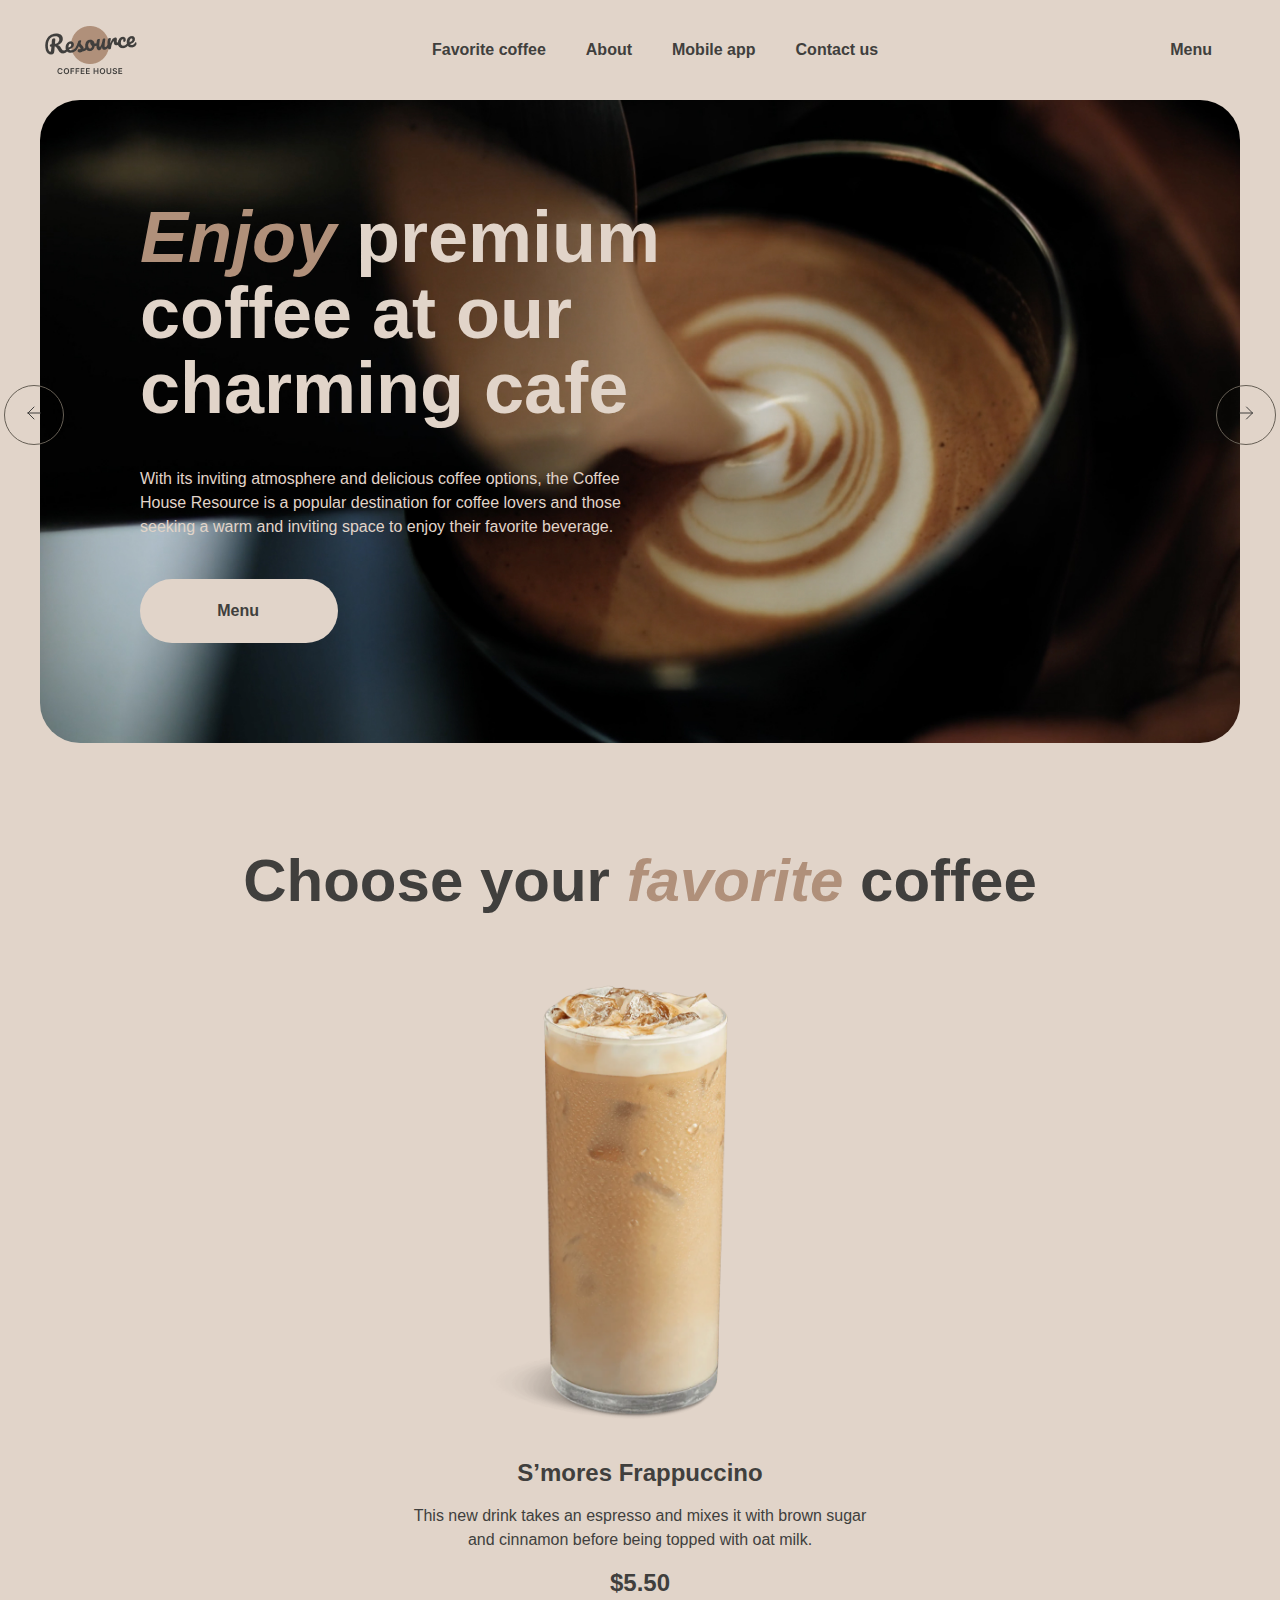
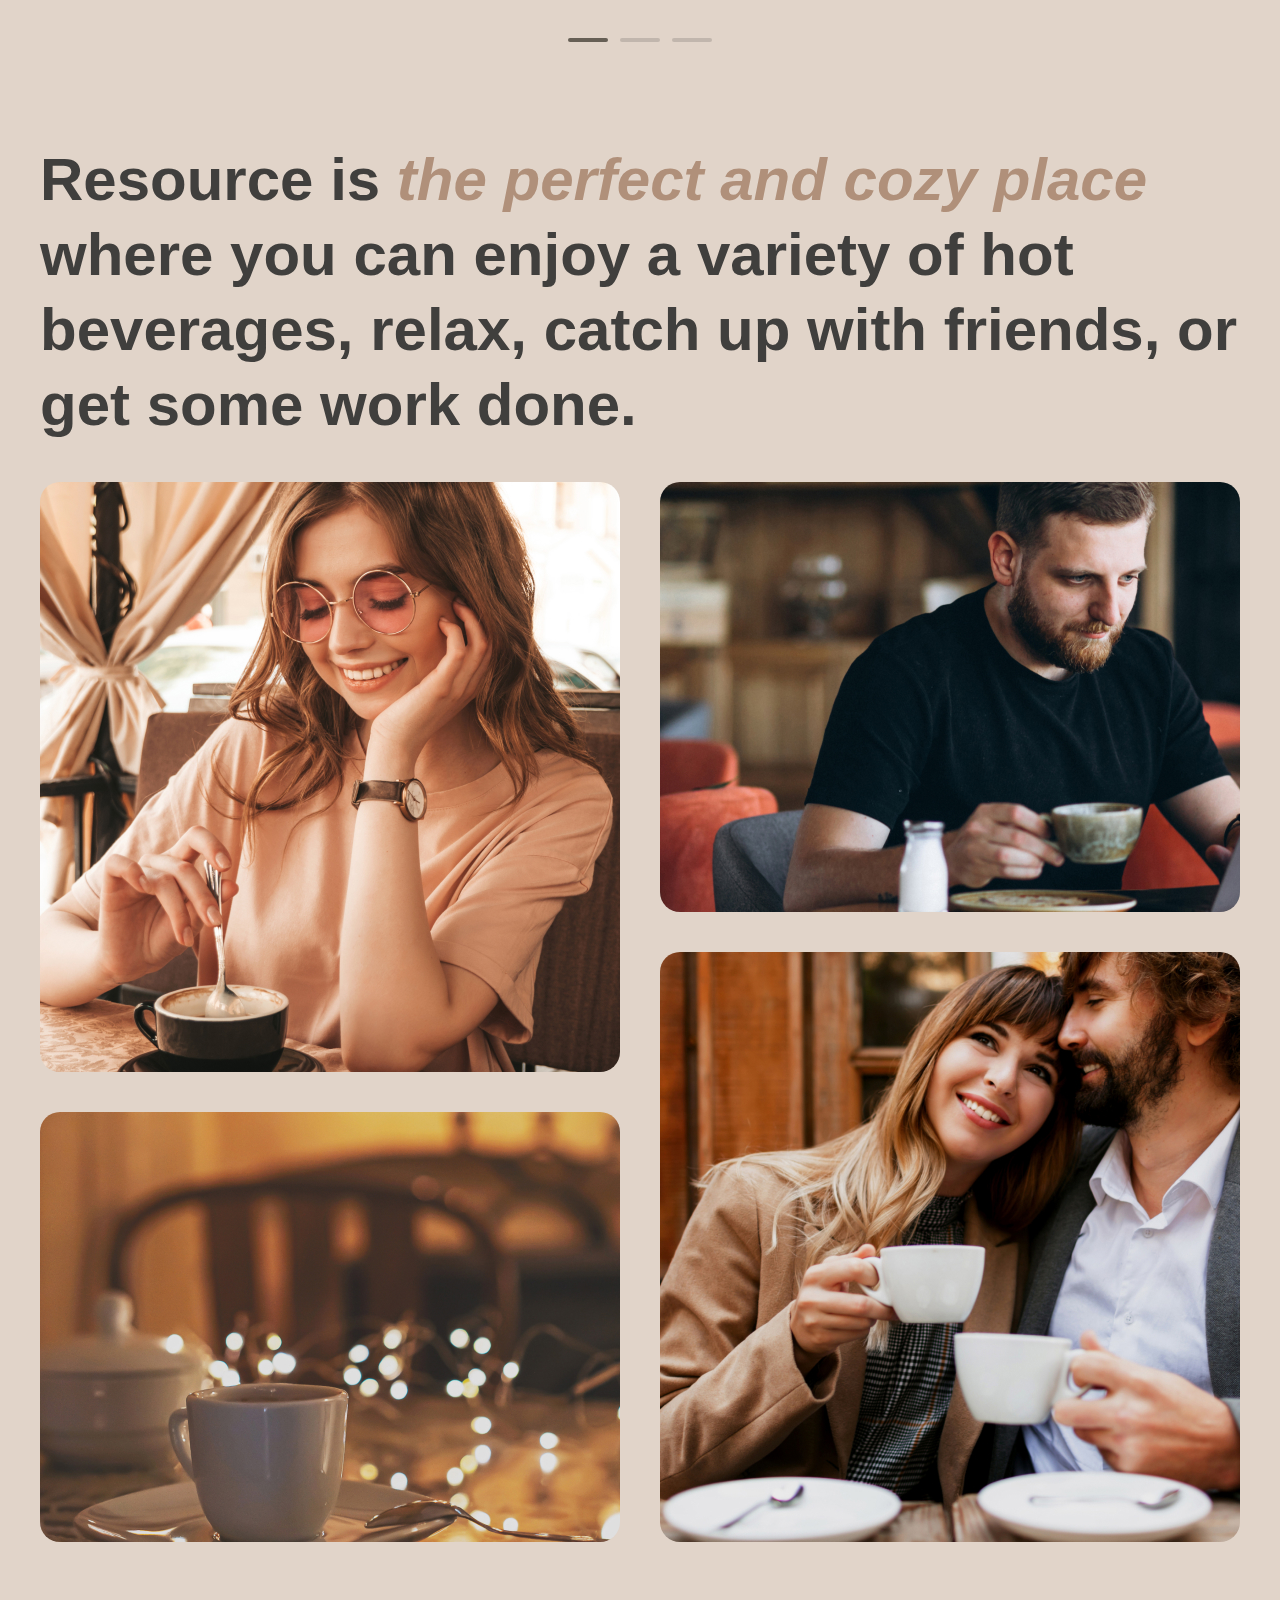
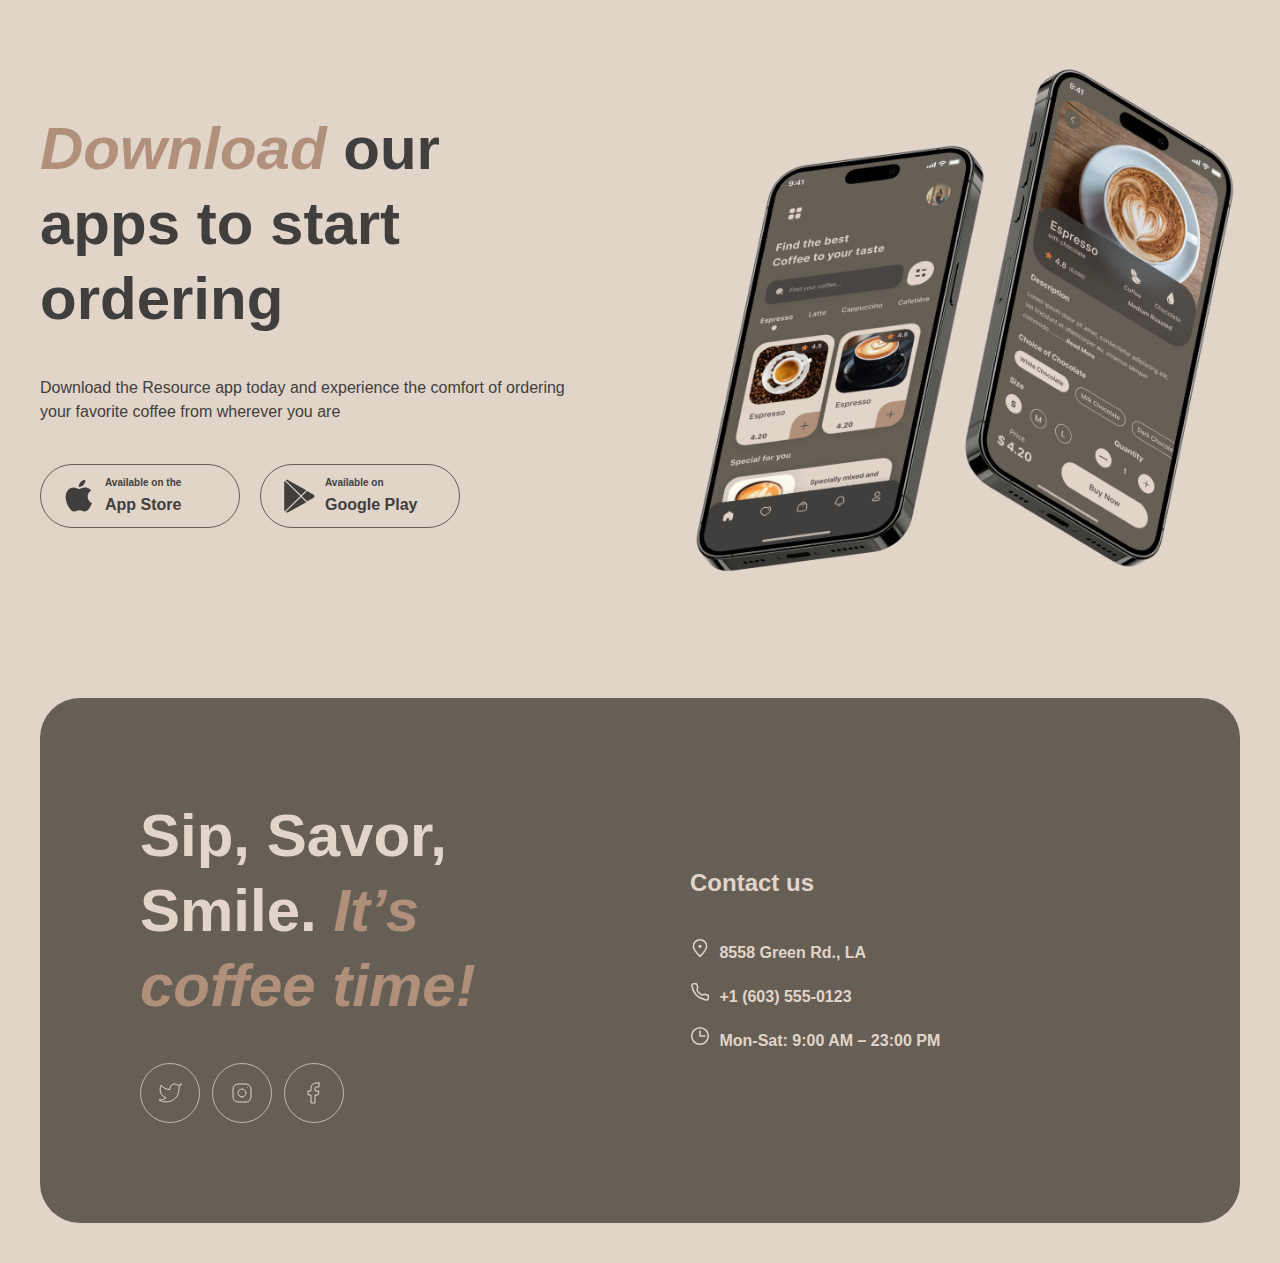
==== commit 8b54b428: "Update index.html" ====
--- a/index.html
+++ b/index.html
@@ -5,7 +5,7 @@
   <meta name="viewport" content="width=device-width, initial-scale=1.0">
   <link rel="stylesheet" href="./css/reset.css">
   <link rel="stylesheet" href="./css/style.css">
-  <link rel="icon" type="favicon" href="./img/favicon.ico">
+  <link rel="icon" type="image/x-icon" href="./img/favicon.ico">
   <title>Coffee House</title>
 </head>
 <body>
@@ -27,27 +27,11 @@
         </div>
         <a class="header__icon" href="./menu.html">Menu</a>
         <button class="header__button-icon icon-menu" type="button">
-       <svg xmlns="http://www.w3.org/2000/svg"
-            width="18"
-            height="2"
-            viewBox="0 0 18 2"
-            fill="none">
-            <path d="M1 1H17"
-              stroke="#403F3D"
-              stroke-width="1.5"
-              stroke-linecap="round"
-              stroke-linejoin="round"/>
+     <svg xmlns="http://www.w3.org/2000/svg" width="18" height="2" viewBox="0 0 18 2" fill="none">
+            <path d="M1 1H17" stroke="#403F3D" stroke-width="1.5" stroke-linecap="round" stroke-linejoin="round" />
           </svg>
-          <svg xmlns="http://www.w3.org/2000/svg"
-            width="18"
-            height="2"
-            viewBox="0 0 18 2"
-            fill="none">
-            <path d="M1 1H17"
-              stroke="#403F3D"
-              stroke-width="1.5"
-              stroke-linecap="round"
-              stroke-linejoin="round"/>
+          <svg xmlns="http://www.w3.org/2000/svg" width="18" height="2" viewBox="0 0 18 2" fill="none">
+            <path d="M1 1H17" stroke="#403F3D" stroke-width="1.5" stroke-linecap="round" stroke-linejoin="round" />
           </svg>
         </button>
       </div>
@@ -134,6 +118,7 @@
                 </div>
               </div>
             </div>
+          </div>
             <div class="slider__navigation">
               <button class="slider__button-prev" type="button">
                 <svg xmlns="http://www.w3.org/2000/svg" 
--- a/css/style.css
+++ b/css/style.css
@@ -1310,7 +1310,7 @@
   right: 0;
   width: 20px;
   height: 20px;
-  background-image: url(../img/header/coffee-cup.svg);
+  background-image: url("img/coffee-cup.svg");
 }
 .header__icon-menu::before {
   content: "";
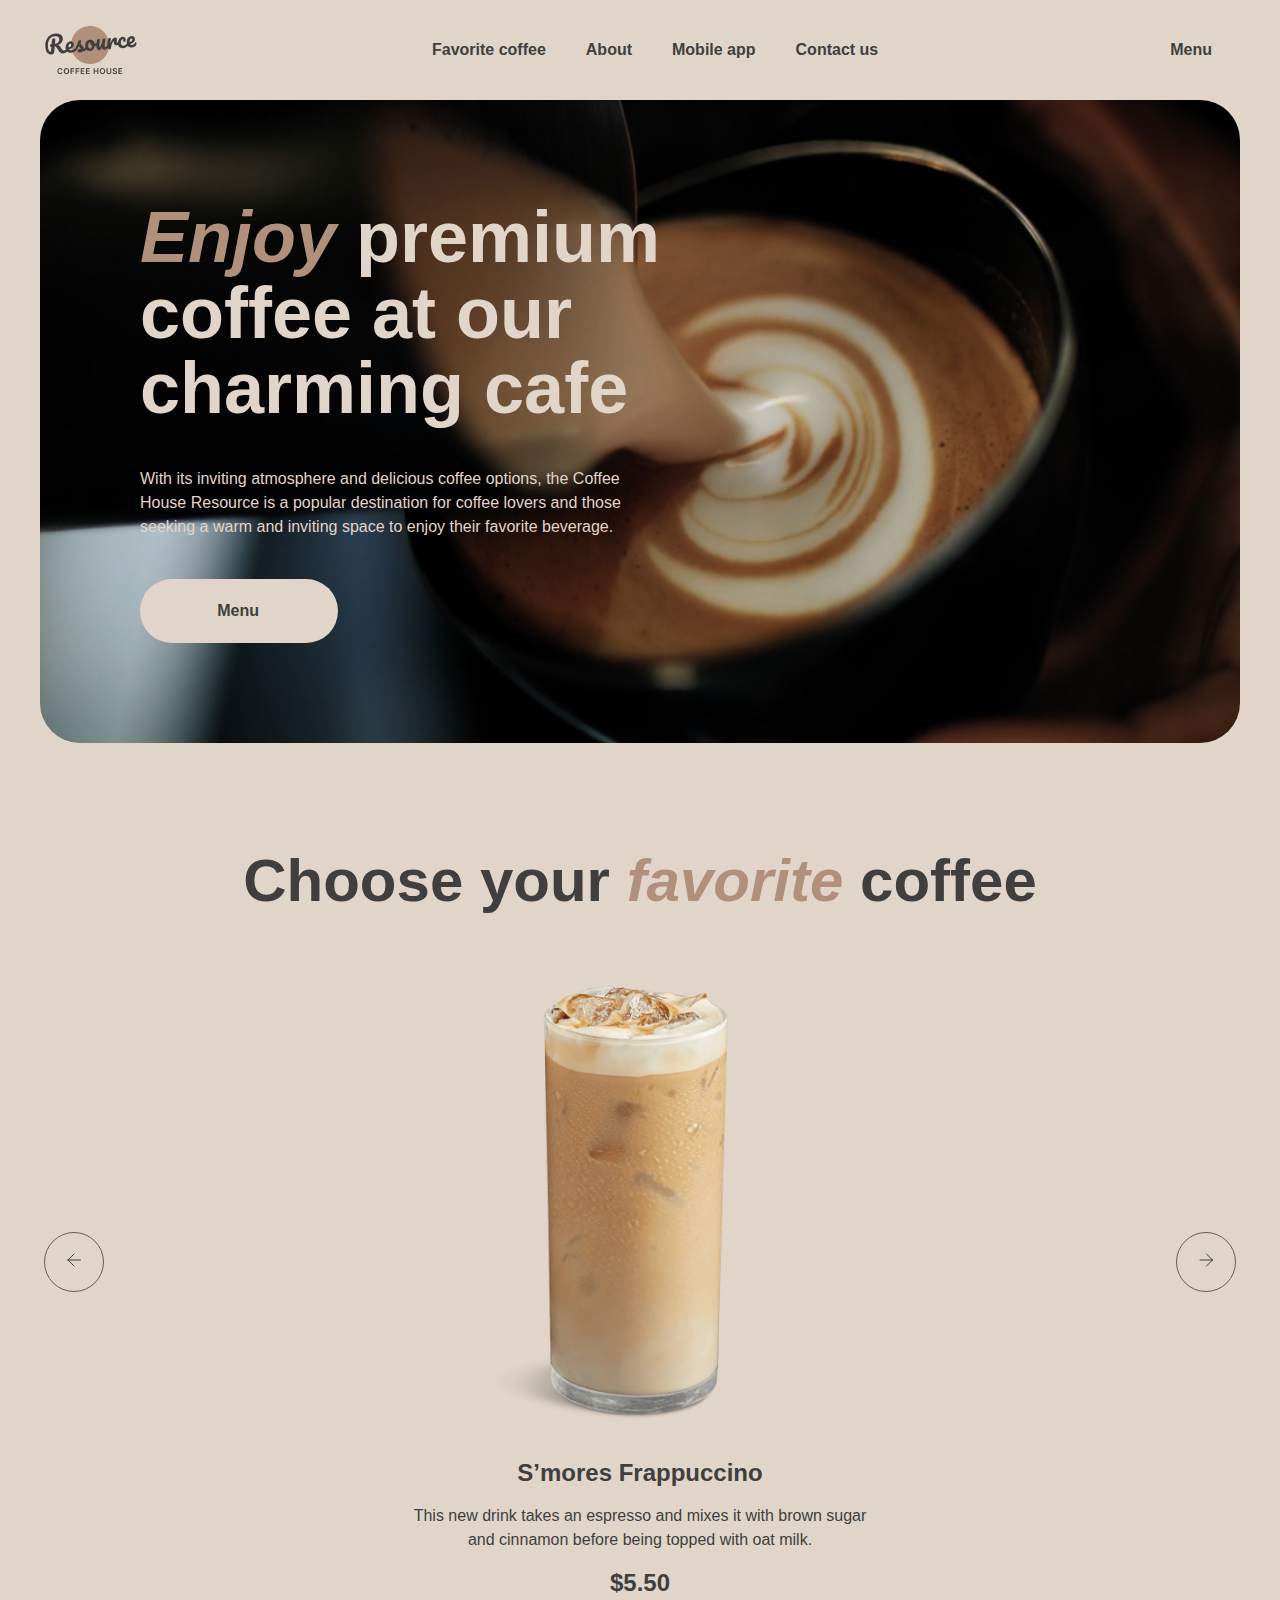
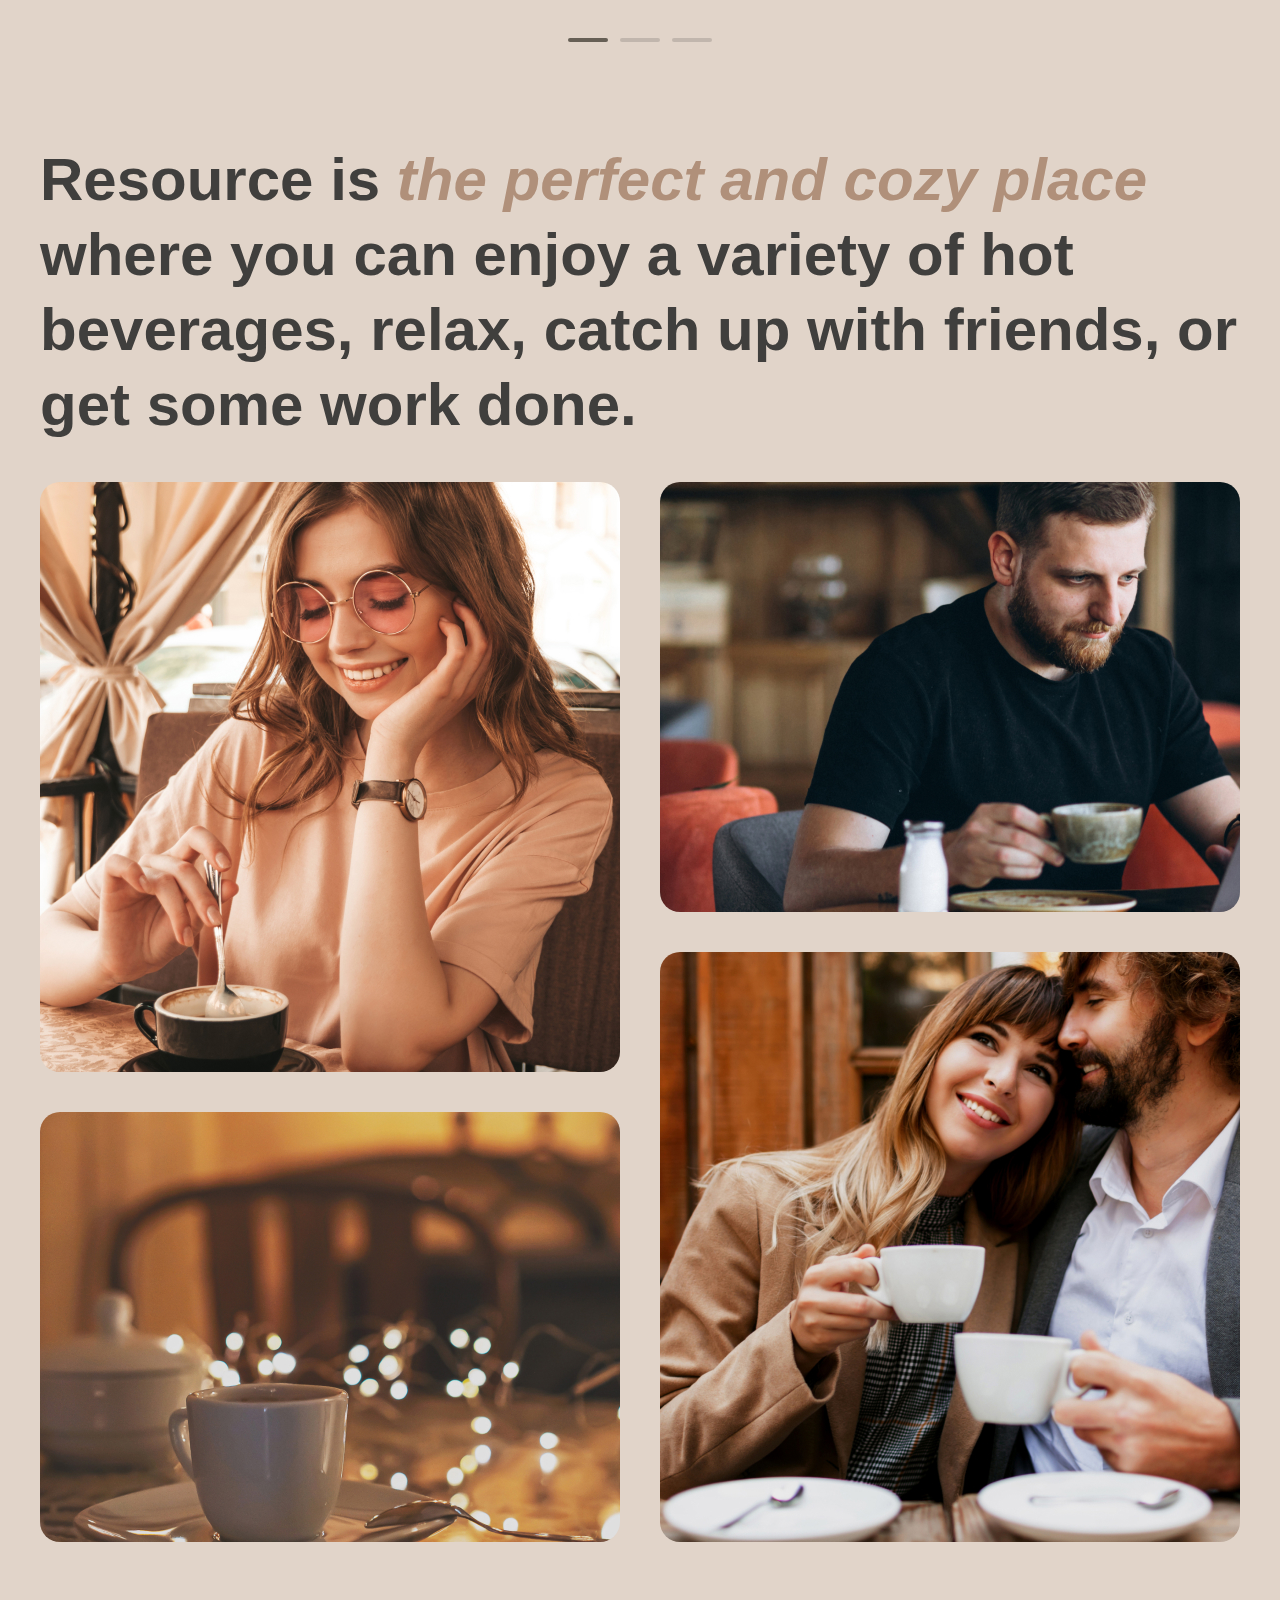
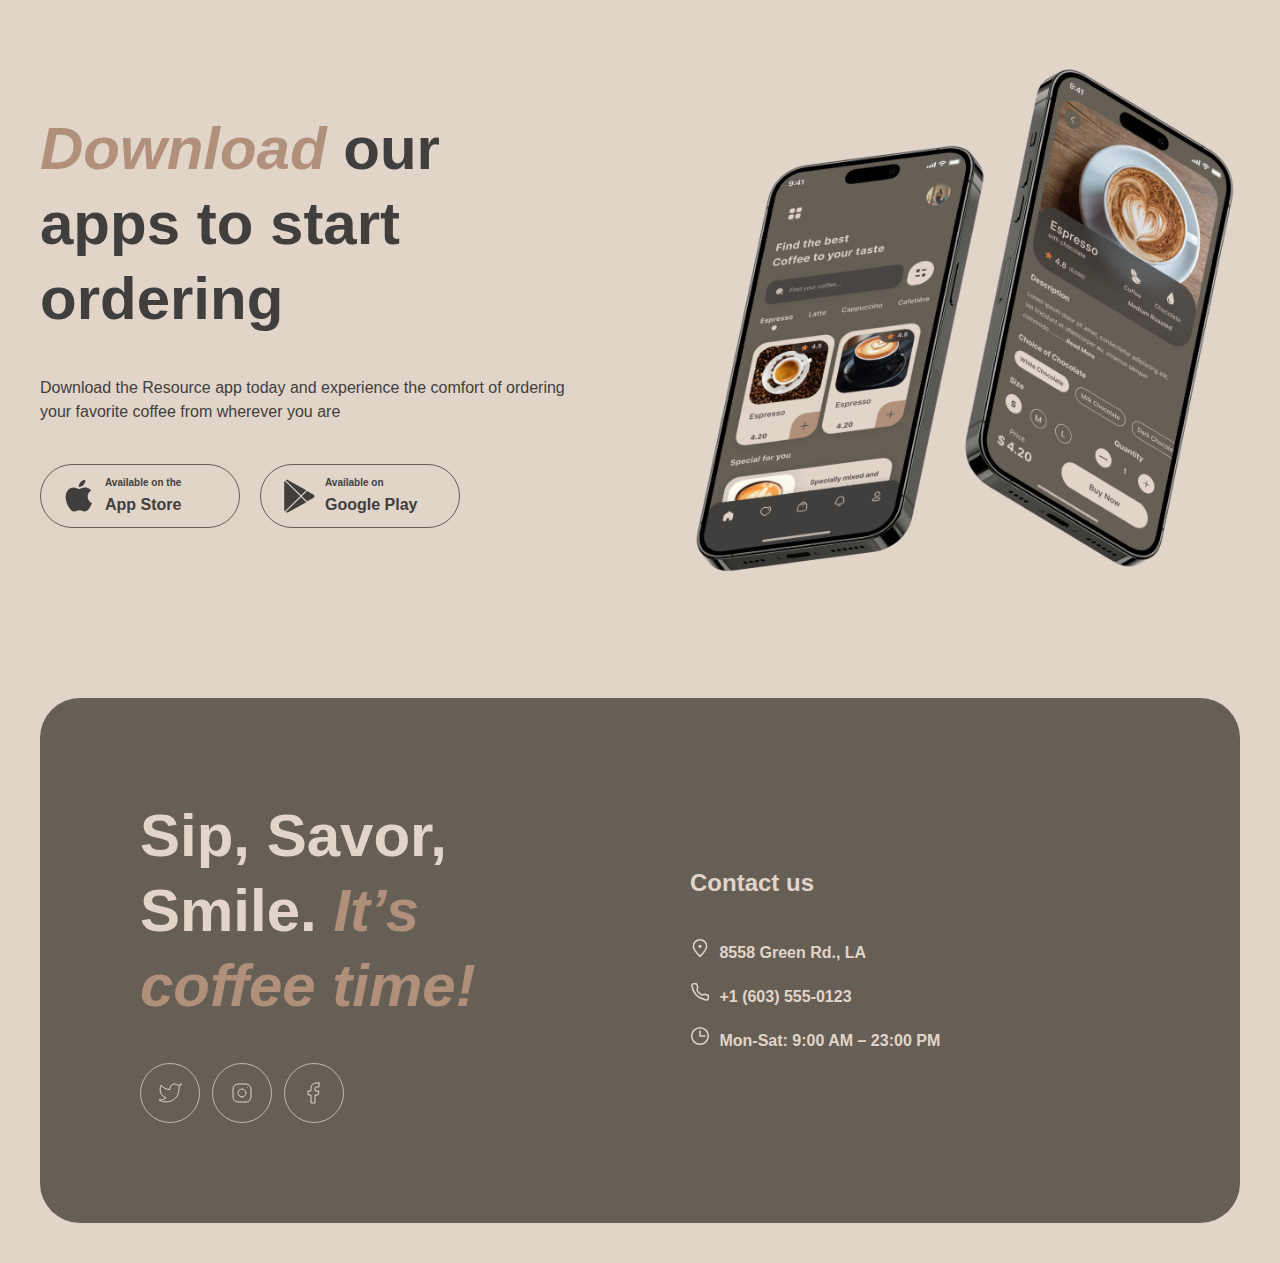
==== commit a56ec83f: "Update index.html" ====
--- a/index.html
+++ b/index.html
@@ -118,7 +118,6 @@
                 </div>
               </div>
             </div>
-          </div>
             <div class="slider__navigation">
               <button class="slider__button-prev" type="button">
                 <svg xmlns="http://www.w3.org/2000/svg" 
@@ -143,6 +142,7 @@
                 </svg>
               </button>
             </div>
+          </div>
             <div class="slider__pagination">
               <div class="slider__line slider__line_first"></div>
               <div class="slider__line slider__line_second"></div>
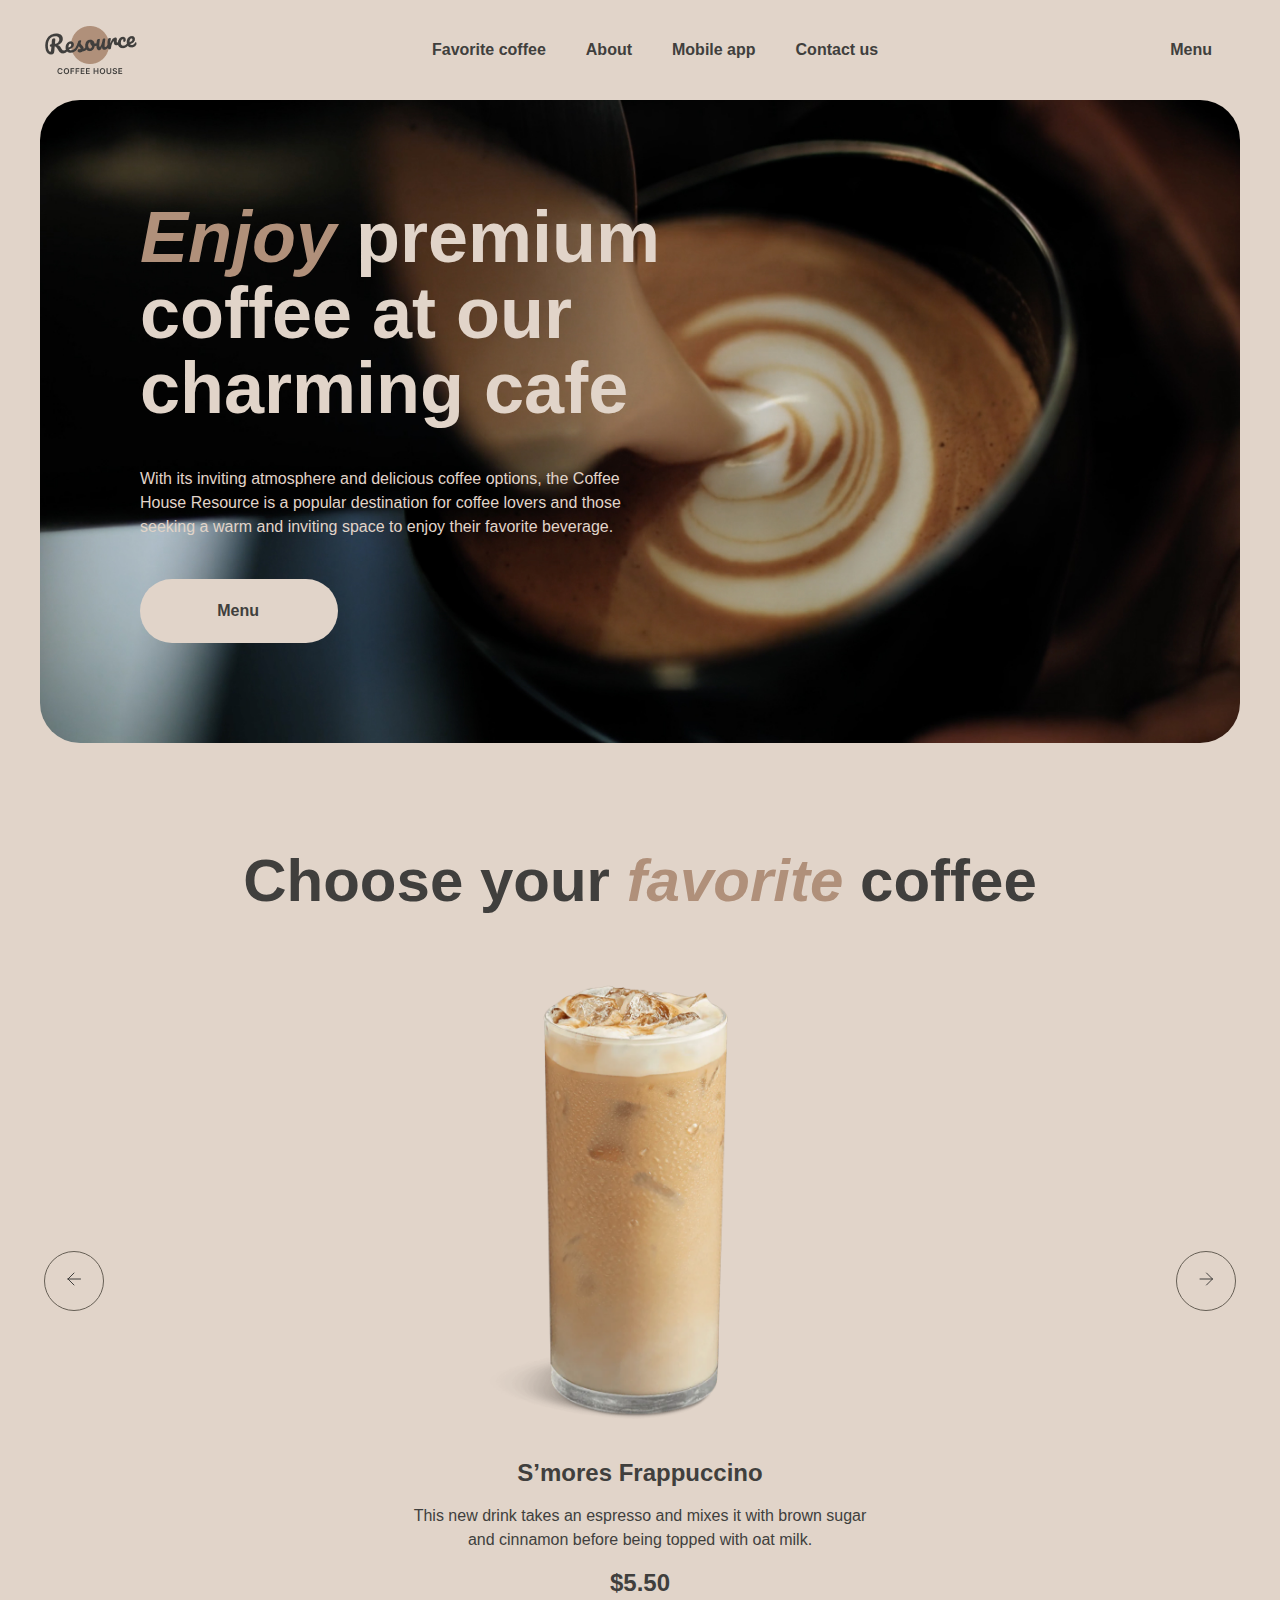
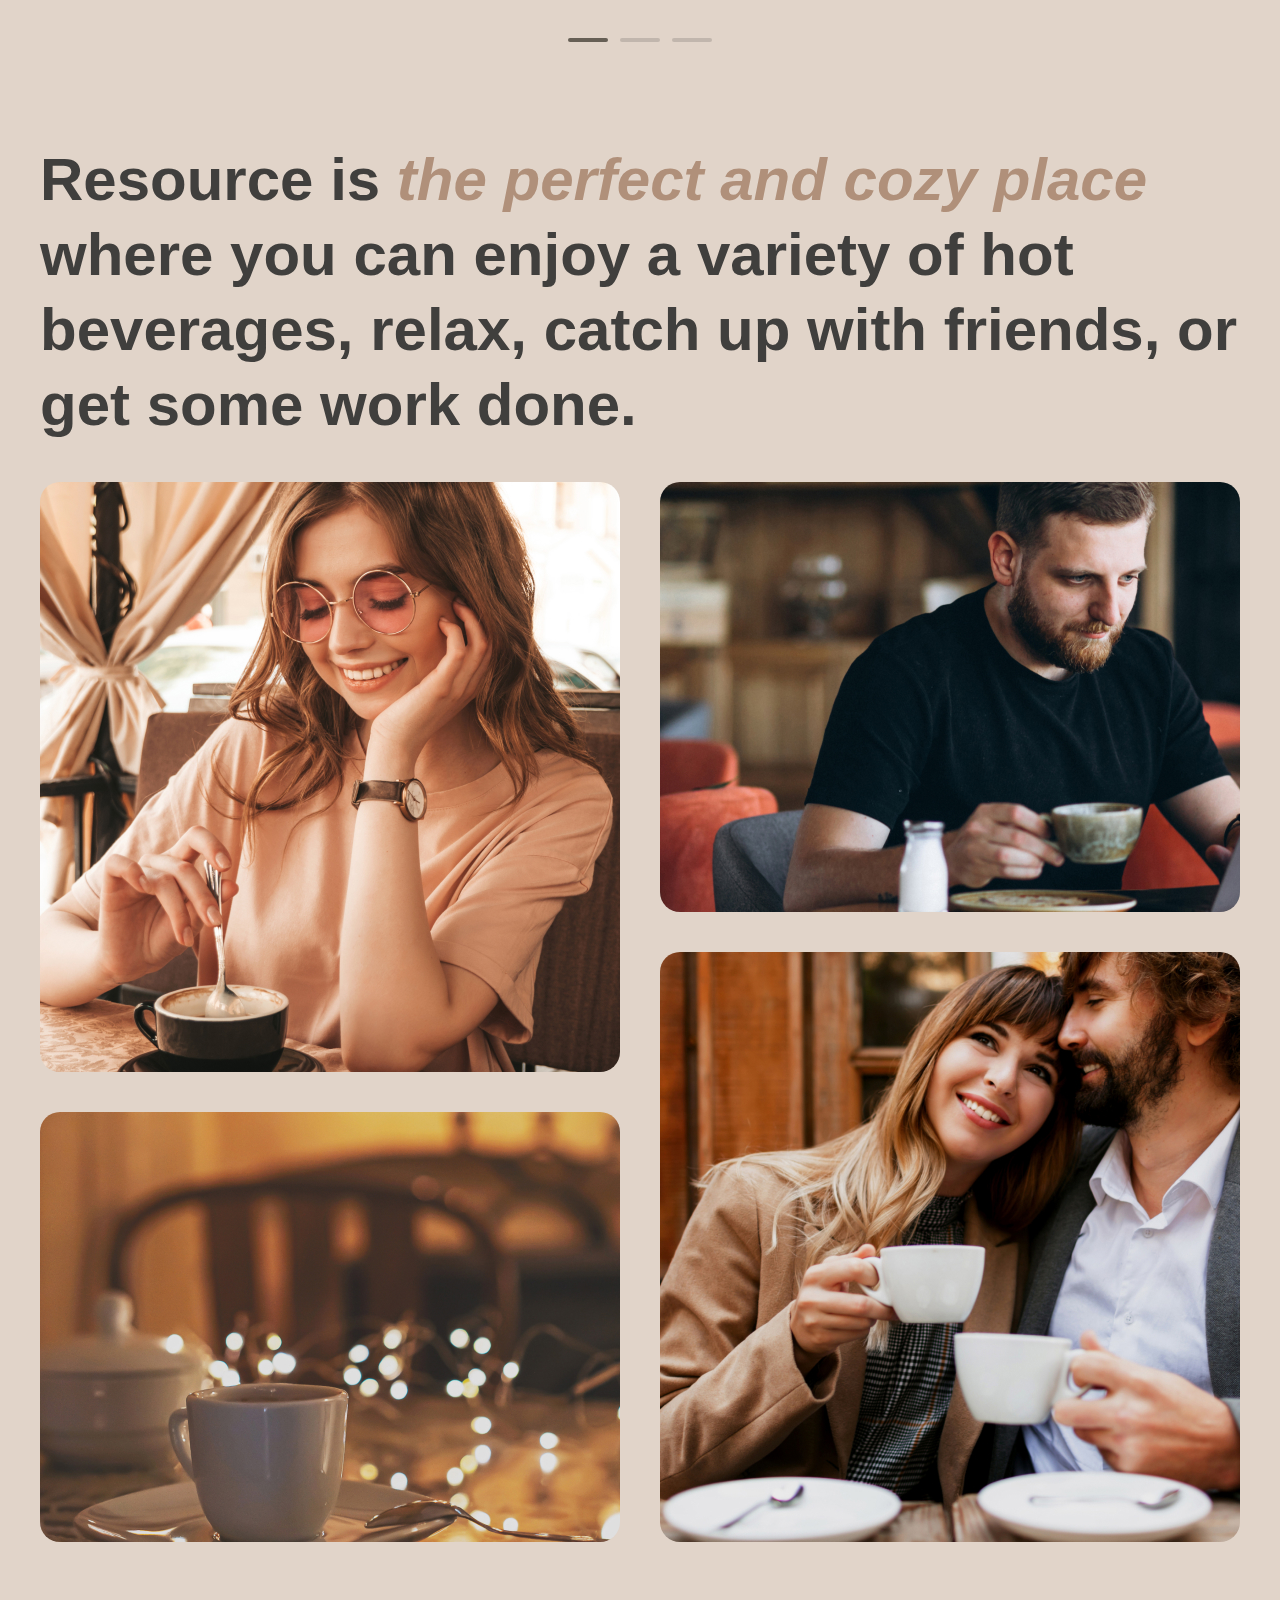
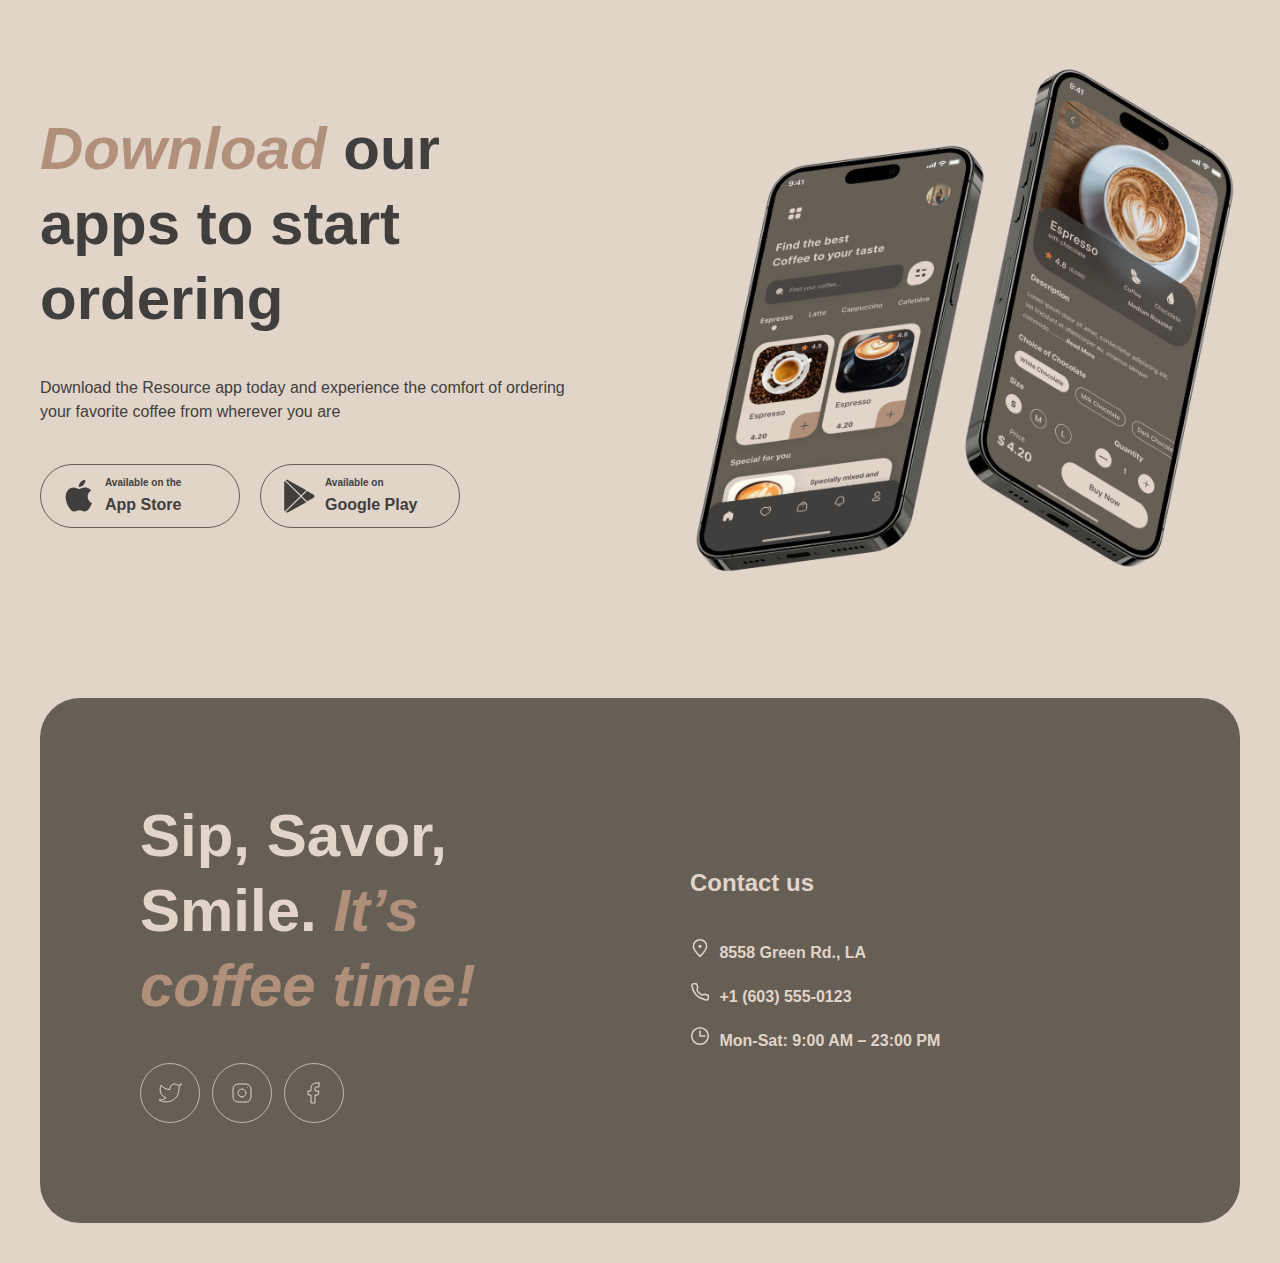
==== commit ef8d6192: "Update index.html" ====
--- a/index.html
+++ b/index.html
@@ -142,13 +142,13 @@
                 </svg>
               </button>
             </div>
-          </div>
             <div class="slider__pagination">
               <div class="slider__line slider__line_first"></div>
               <div class="slider__line slider__line_second"></div>
               <div class="slider__line slider__line_third"></div>
             </div>
           </div>
+        </div>
       </section>
       <section class="page__about about" id="about">
         <h2 class="visually-hidden">About</h2>
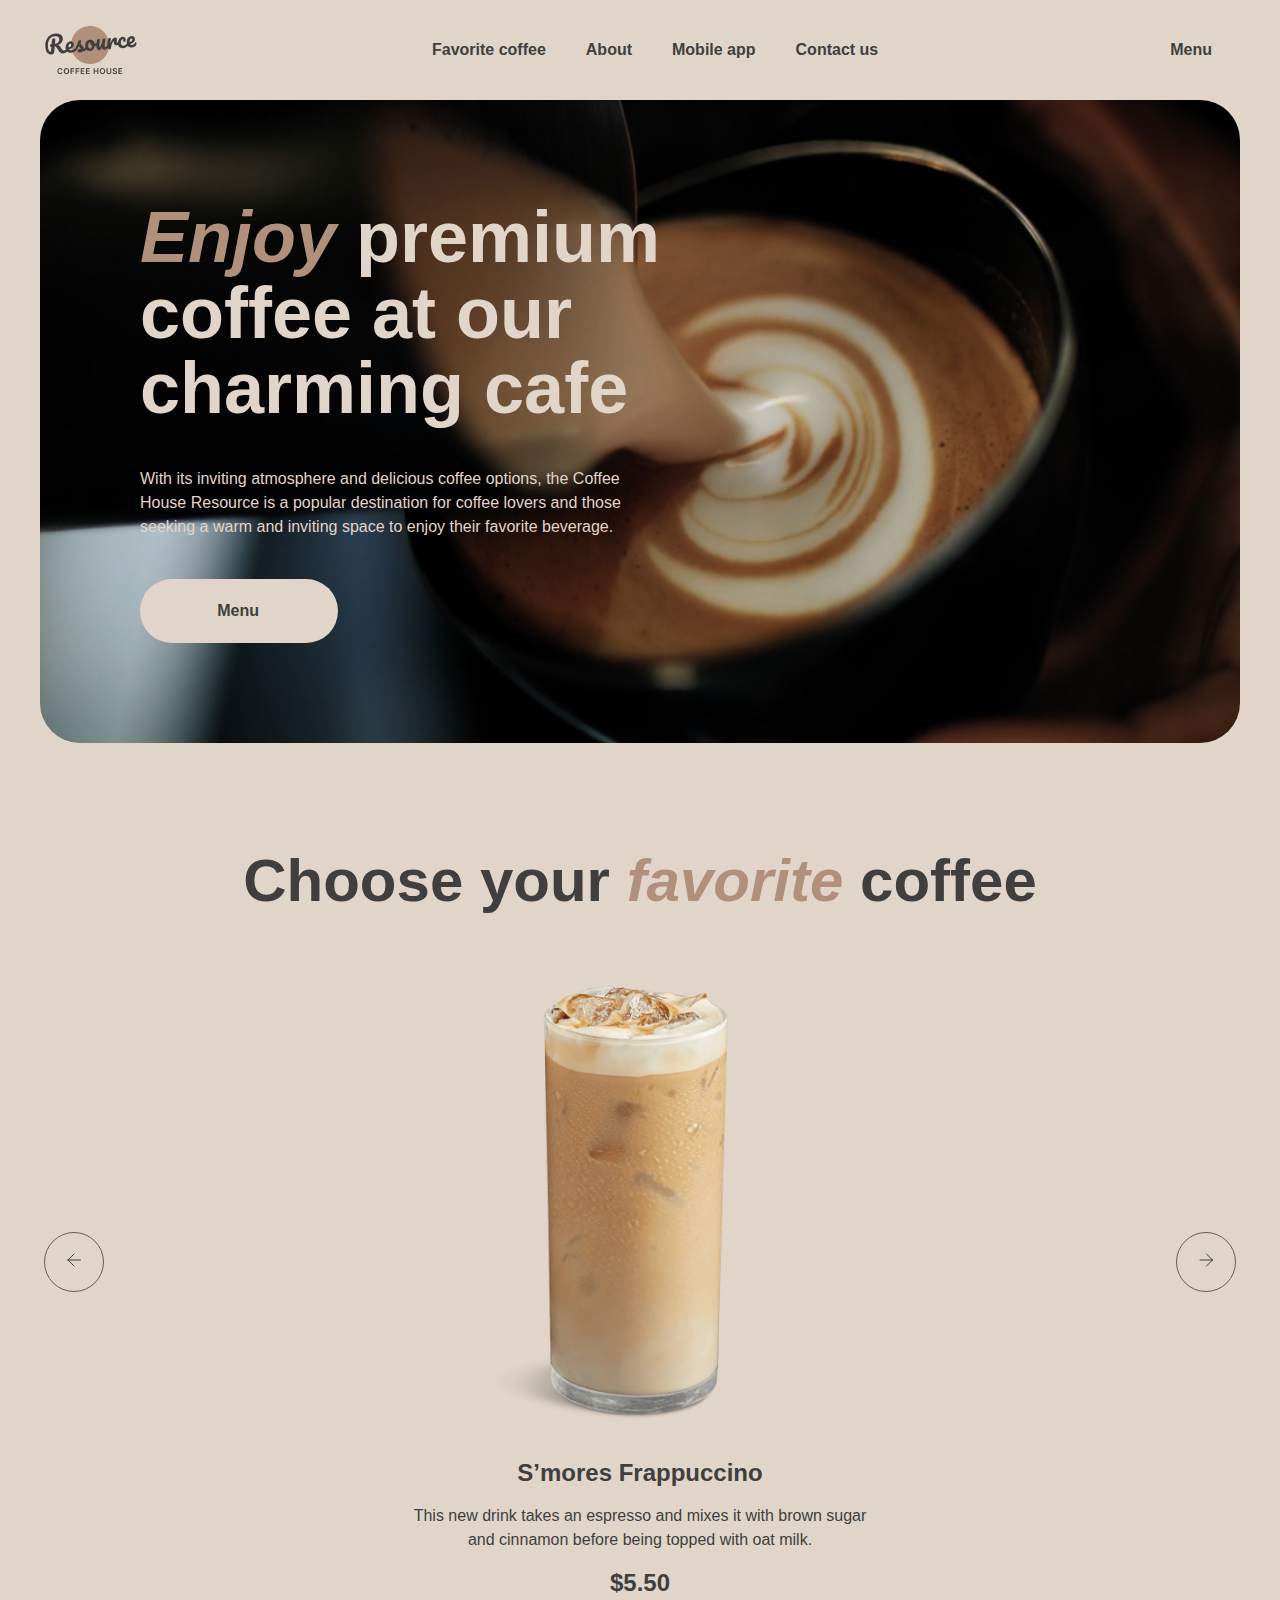
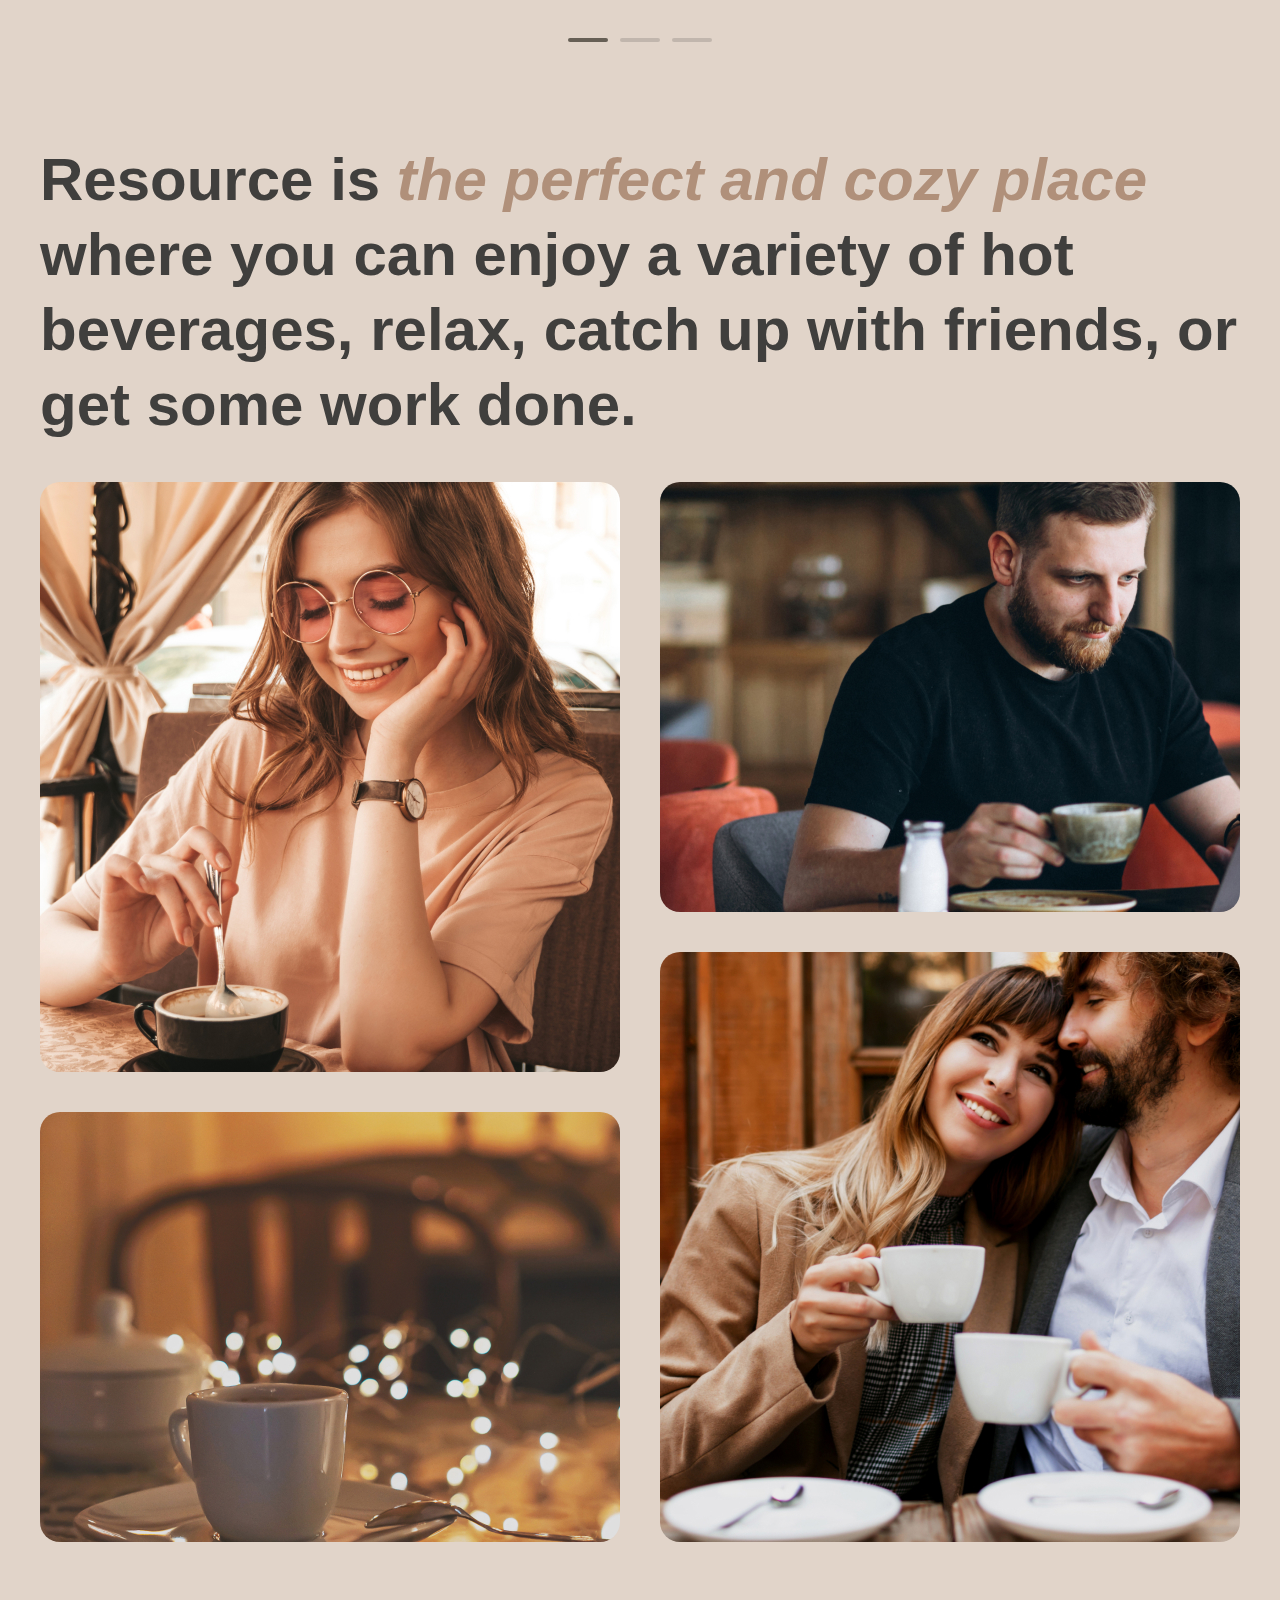
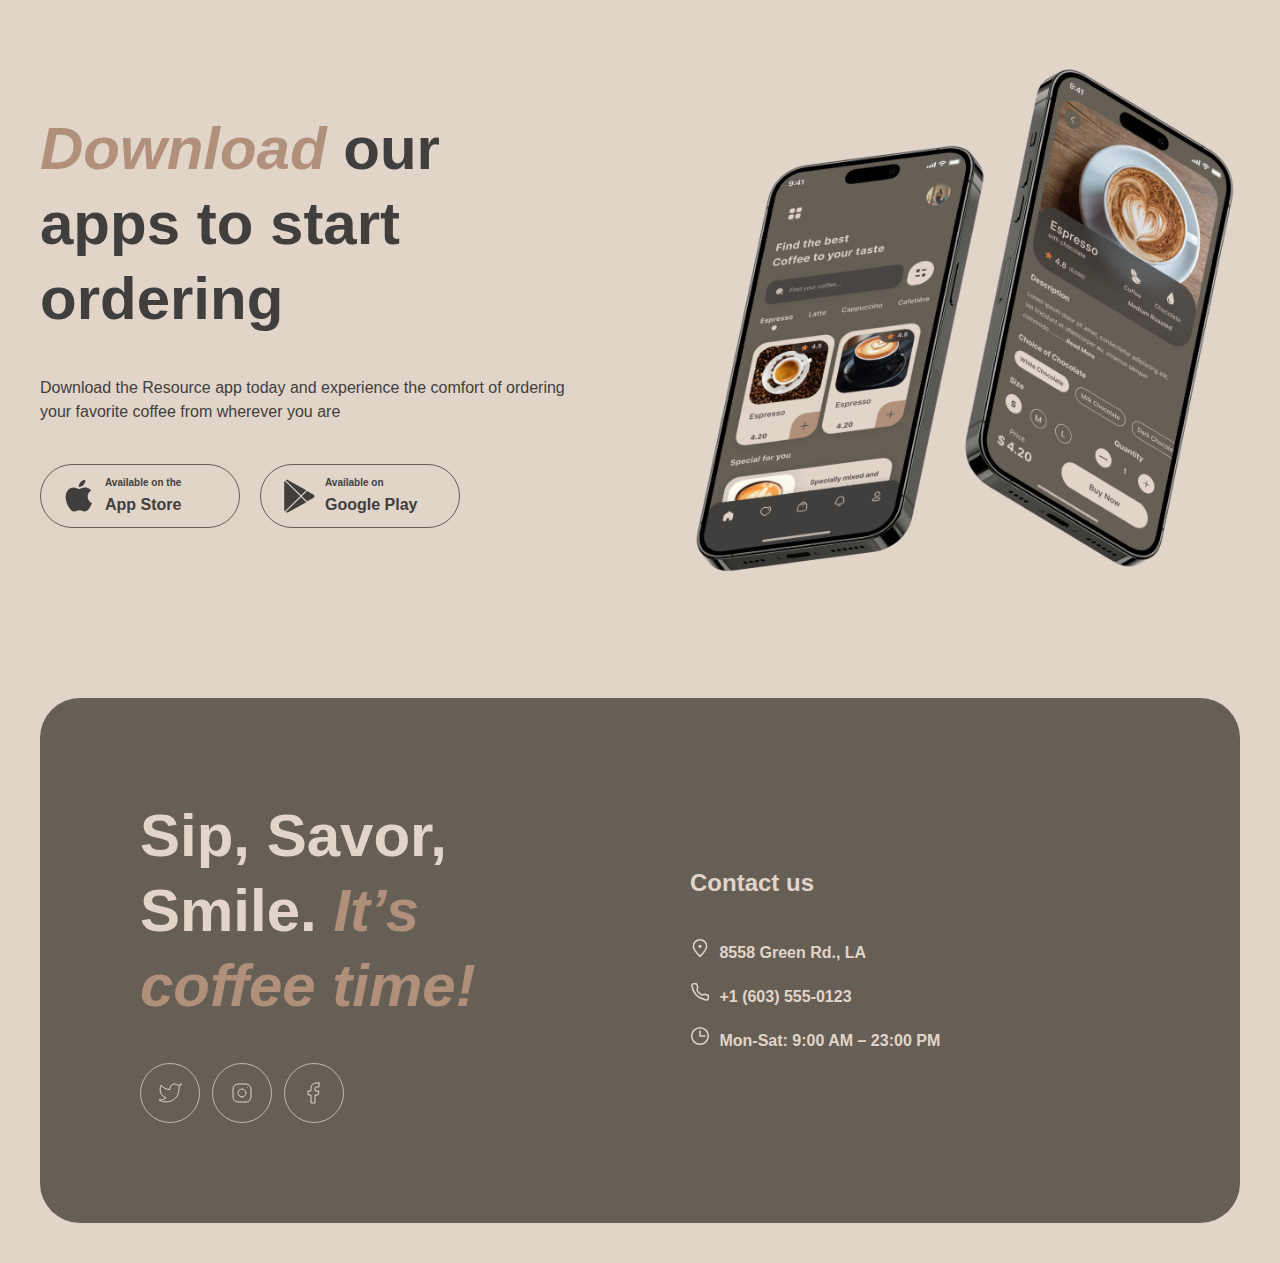
==== commit 17593a61: "Update index.html" ====
--- a/index.html
+++ b/index.html
@@ -118,7 +118,7 @@
                 </div>
               </div>
             </div>
-            <div class="slider__navigation">
+            <div class="slider__navigation"></div>
               <button class="slider__button-prev" type="button">
                 <svg xmlns="http://www.w3.org/2000/svg" 
                   width="24"
@@ -148,7 +148,6 @@
               <div class="slider__line slider__line_third"></div>
             </div>
           </div>
-        </div>
       </section>
       <section class="page__about about" id="about">
         <h2 class="visually-hidden">About</h2>
